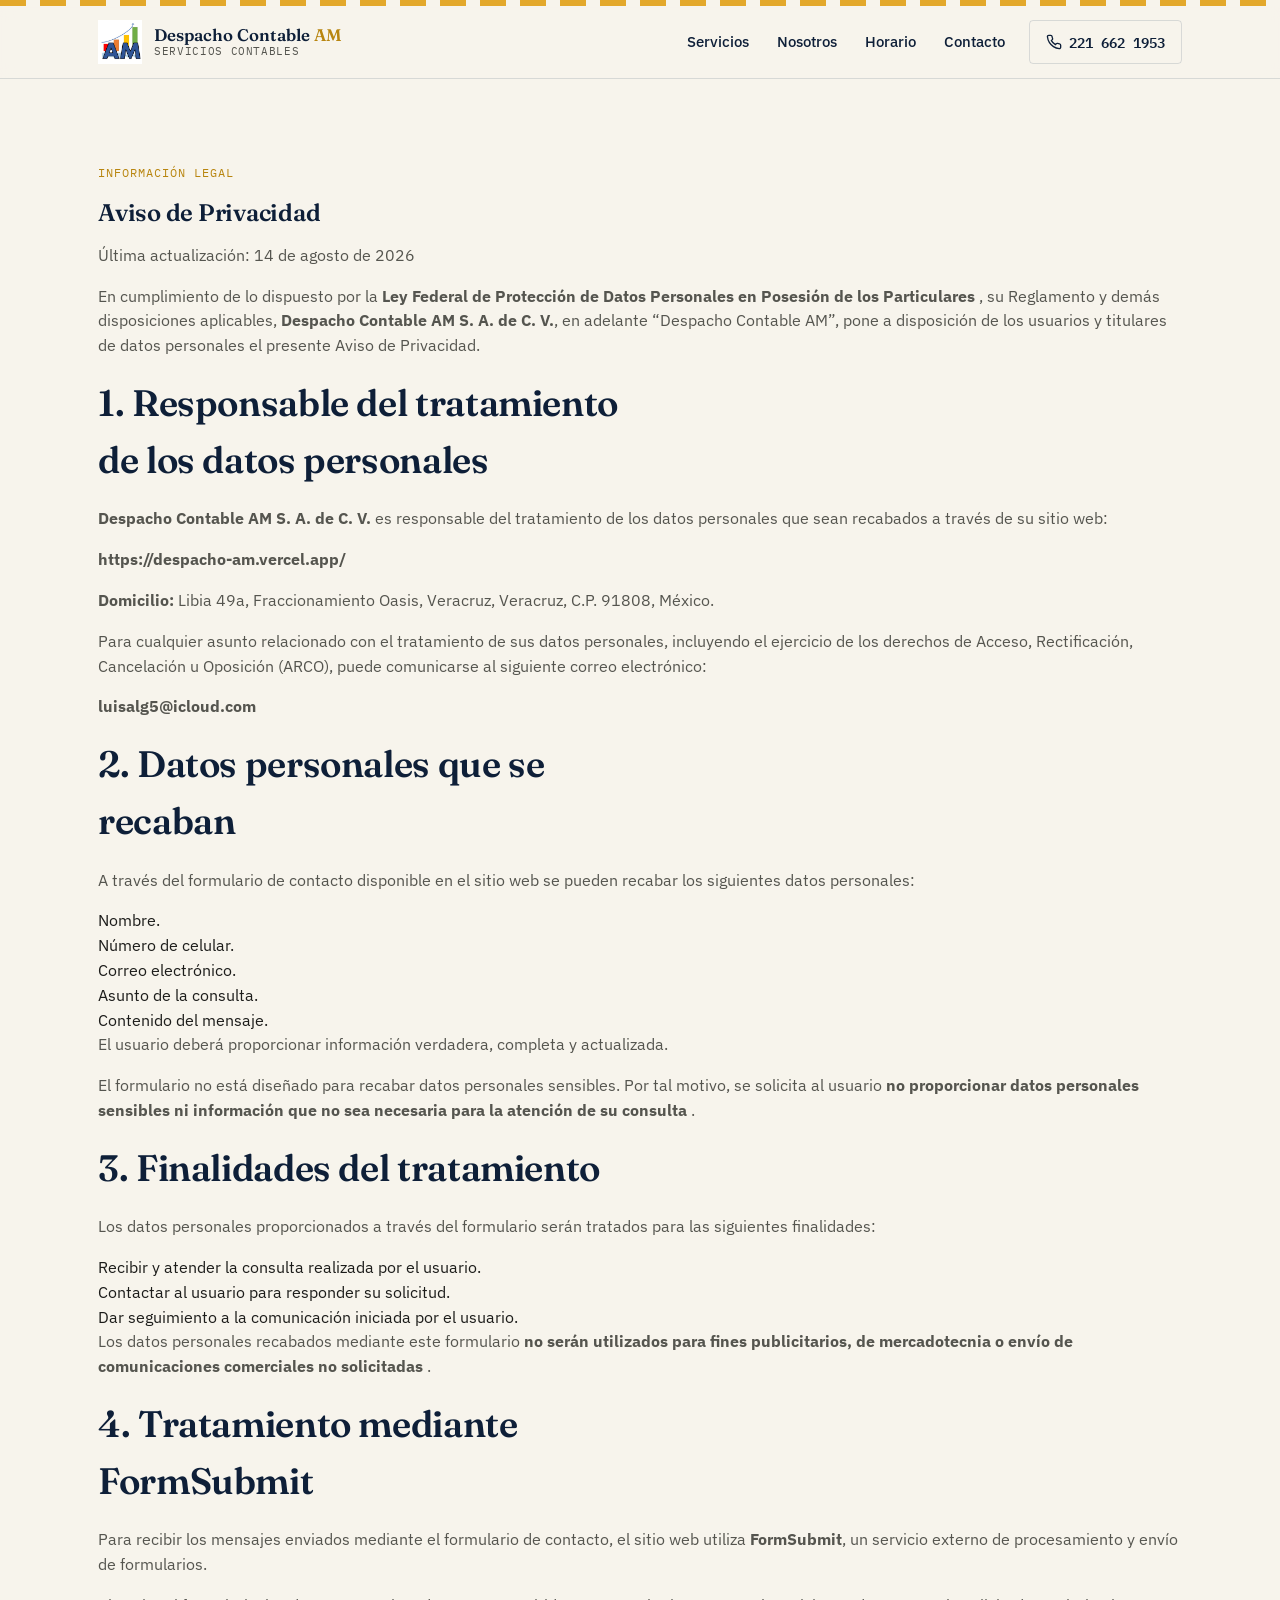
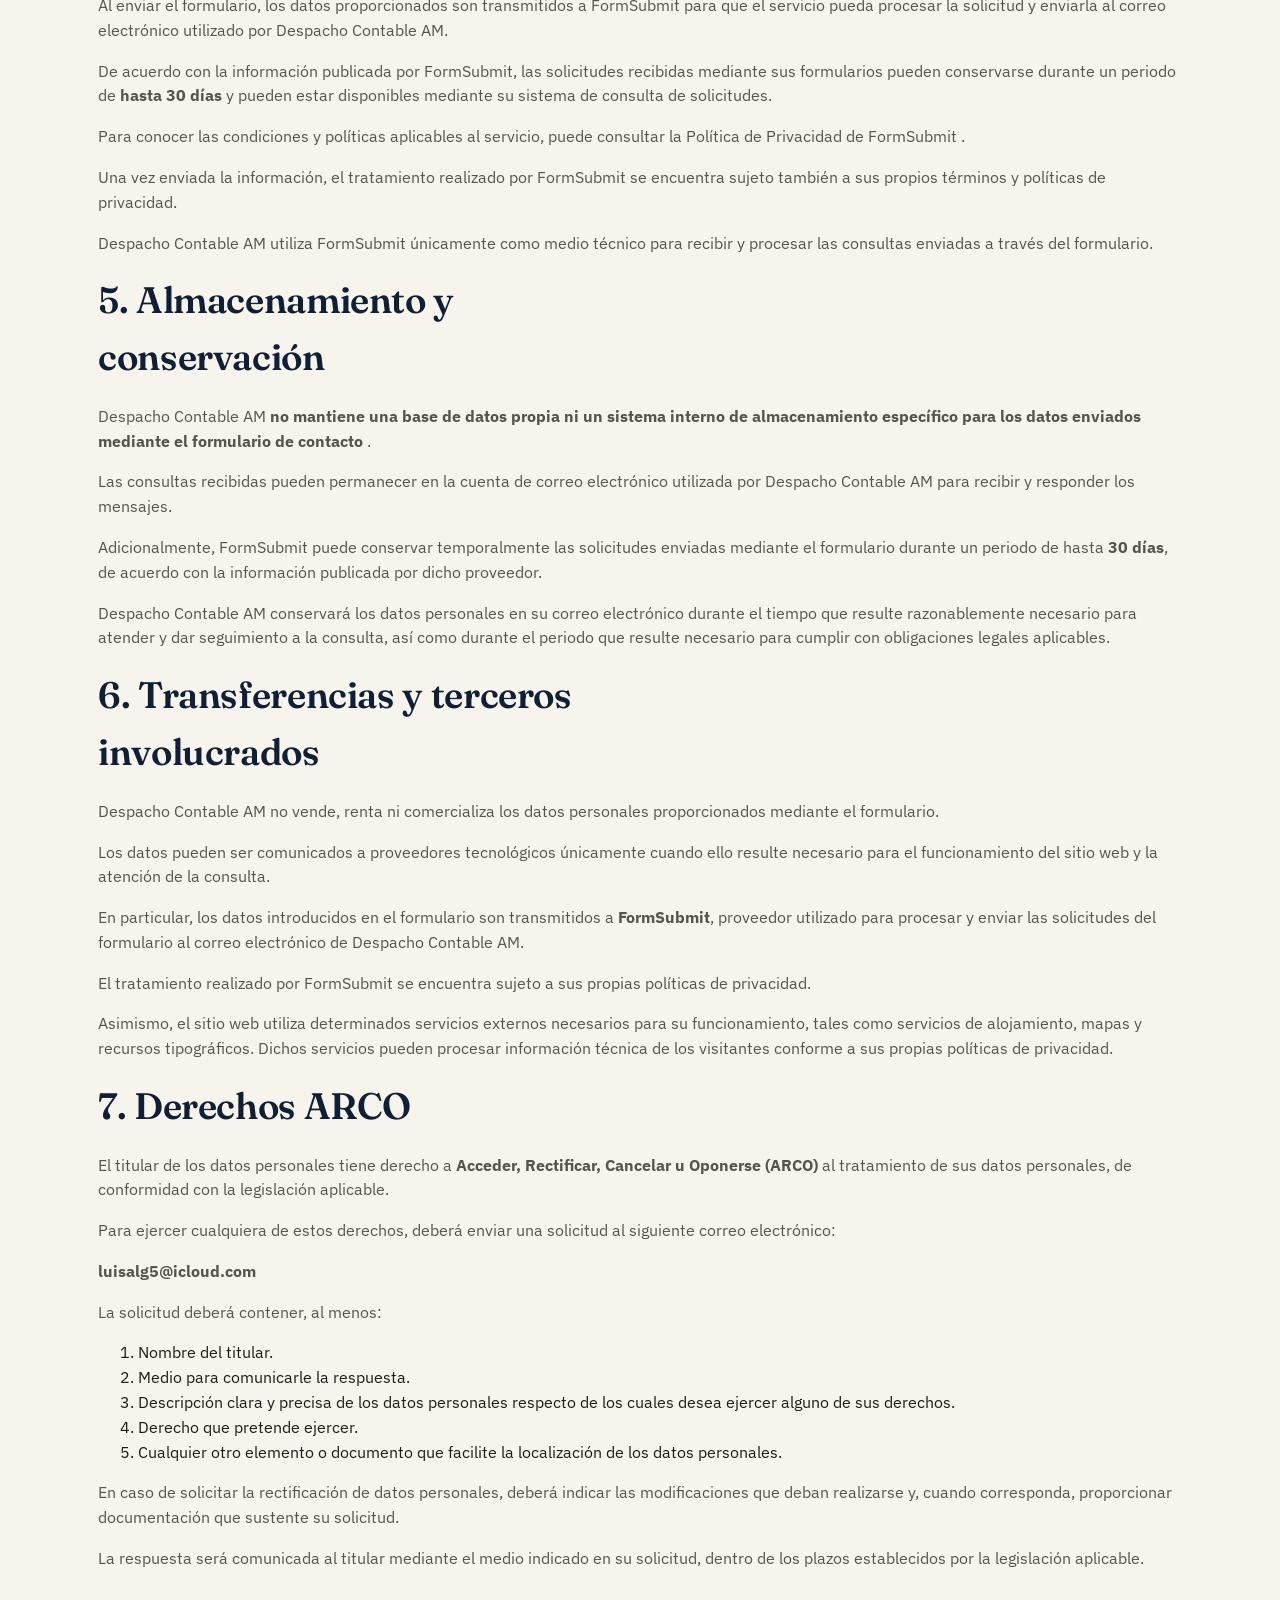
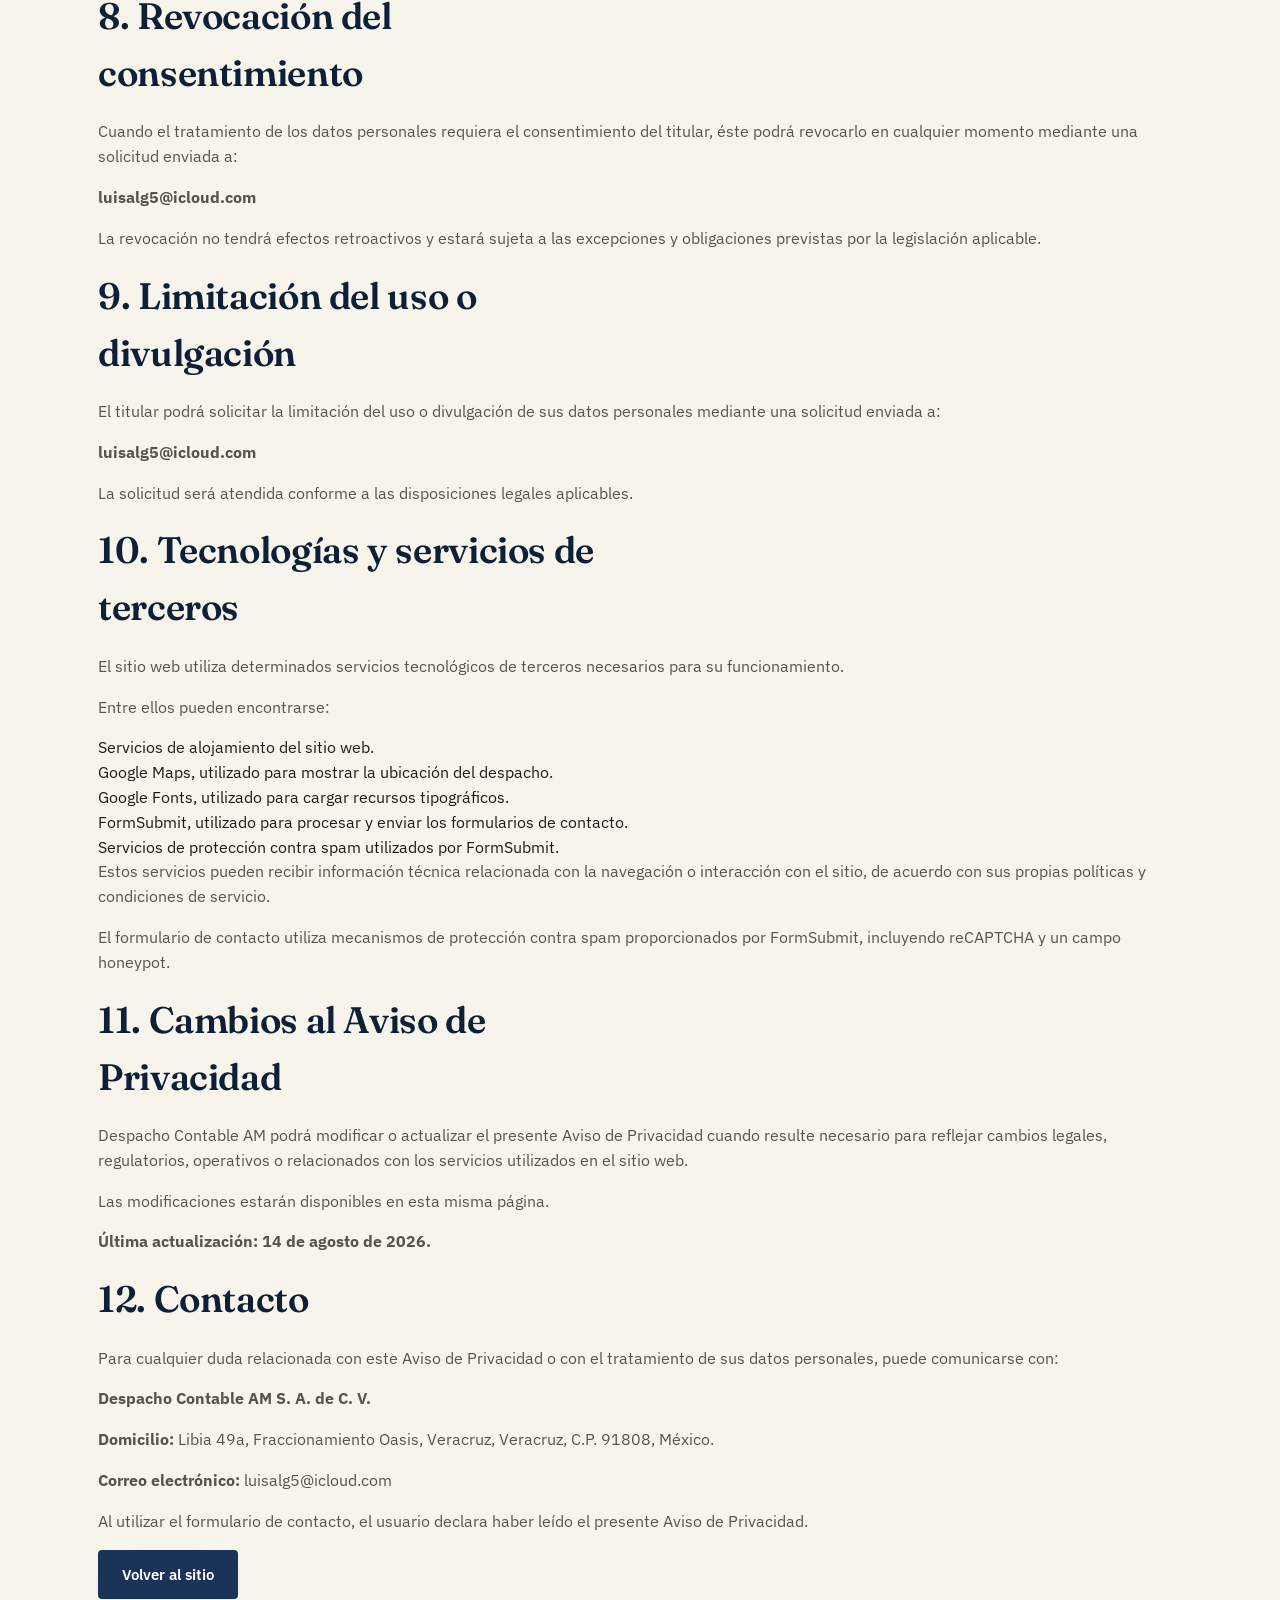
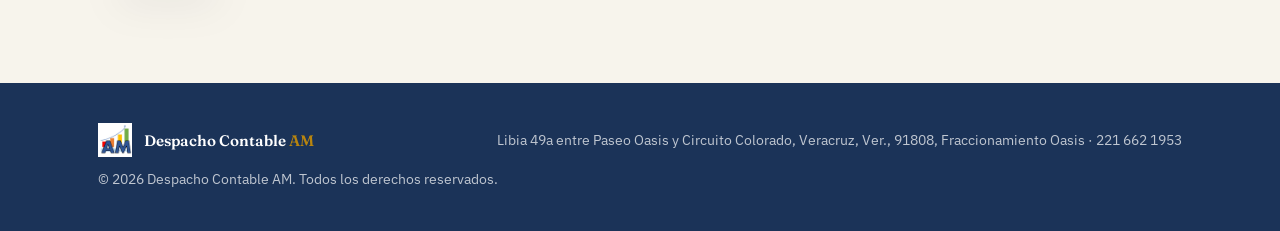
==== aviso-de-privacidad.html @ 31444840 "first commit1" ====
<!doctype html>
<html lang="es-MX">
  <head>
    <meta charset="UTF-8" />
    <meta name="viewport" content="width=device-width, initial-scale=1" />

    <meta name="robots" content="index, follow" />

    <title>Aviso de Privacidad — Despacho Contable AM</title>

    <meta
      name="description"
      content="Aviso de Privacidad de Despacho Contable AM S. A. de C. V."
    />

    <link
      rel="canonical"
      href="https://despacho-am.vercel.app/aviso-de-privacidad.html"
    />

    <link rel="icon" href="assets/logo.png" type="image/png" />

    <link rel="preconnect" href="https://fonts.googleapis.com" />
    <link rel="preconnect" href="https://fonts.gstatic.com" crossorigin />

    <link
      href="https://fonts.googleapis.com/css2?family=Fraunces:opsz,wght@9..144,400;9..144,500;9..144,600;9..144,700&family=IBM+Plex+Sans:wght@400;500;600;700&family=IBM+Plex+Mono:wght@400;500&display=swap"
      rel="stylesheet"
    />

    <link rel="stylesheet" href="styles.css" />
  </head>

  <body>
    <div class="ledger-rule" aria-hidden="true"></div>

    <header class="site-header" id="top">
      <div class="wrap header-inner">
        <a class="brand" href="index.html">
          <img
            src="assets/logo.png"
            alt="Despacho Contable AM"
            class="brand-logo"
          />

          <span class="brand-text">
            <span class="brand-name"> Despacho Contable <em>AM</em> </span>

            <span class="brand-tag">Servicios contables</span>
          </span>
        </a>

        <nav class="site-nav" id="site-nav" aria-label="Navegación principal">
          <a href="index.html#servicios">Servicios</a>
          <a href="index.html#nosotros">Nosotros</a>
          <a href="index.html#horario">Horario</a>
          <a href="index.html#contacto">Contacto</a>
        </nav>

        <a class="btn btn-call" href="tel:+522216621953">
          <svg
            width="16"
            height="16"
            viewBox="0 0 24 24"
            fill="none"
            stroke="currentColor"
            stroke-width="2"
            aria-hidden="true"
          >
            <path
              d="M22 16.92v3a2 2 0 0 1-2.18 2 19.79 19.79 0 0 1-8.63-3.07 19.5 19.5 0 0 1-6-6 19.79 19.79 0 0 1-3.07-8.67A2 2 0 0 1 4.11 2h3a2 2 0 0 1 2 1.72c.127.96.362 1.903.7 2.81a2 2 0 0 1-.45 2.11L8.09 9.91a16 16 0 0 0 6 6l1.27-1.27a2 2 0 0 1 2.11-.45c.907.338 1.85.573 2.81.7A2 2 0 0 1 22 16.92z"
            />
          </svg>

          221 662 1953
        </a>

        <button
          class="nav-toggle"
          id="nav-toggle"
          type="button"
          aria-label="Abrir menú"
          aria-expanded="false"
          aria-controls="site-nav"
        >
          <span></span>
          <span></span>
          <span></span>
        </button>
      </div>
    </header>

    <main>
      <section class="section privacy-page">
        <div class="wrap">
          <div class="privacy-header">
            <p class="eyebrow">Información legal</p>

            <h1>Aviso de Privacidad</h1>

            <p class="privacy-updated">
              Última actualización: 14 de agosto de 2026
            </p>
          </div>

          <div class="privacy-content">
            <p>
              En cumplimiento de lo dispuesto por la
              <strong>
                Ley Federal de Protección de Datos Personales en Posesión de los
                Particulares </strong
              >, su Reglamento y demás disposiciones aplicables,
              <strong>Despacho Contable AM S. A. de C. V.</strong>, en adelante
              “Despacho Contable AM”, pone a disposición de los usuarios y
              titulares de datos personales el presente Aviso de Privacidad.
            </p>

            <h2>1. Responsable del tratamiento de los datos personales</h2>

            <p>
              <strong>Despacho Contable AM S. A. de C. V.</strong> es
              responsable del tratamiento de los datos personales que sean
              recabados a través de su sitio web:
            </p>

            <p>
              <strong> https://despacho-am.vercel.app/ </strong>
            </p>

            <p>
              <strong>Domicilio:</strong> Libia 49a, Fraccionamiento Oasis,
              Veracruz, Veracruz, C.P. 91808, México.
            </p>

            <p>
              Para cualquier asunto relacionado con el tratamiento de sus datos
              personales, incluyendo el ejercicio de los derechos de Acceso,
              Rectificación, Cancelación u Oposición (ARCO), puede comunicarse
              al siguiente correo electrónico:
            </p>

            <p>
              <strong>
                <a href="mailto:luisalg5@icloud.com"> luisalg5@icloud.com </a>
              </strong>
            </p>

            <h2>2. Datos personales que se recaban</h2>

            <p>
              A través del formulario de contacto disponible en el sitio web se
              pueden recabar los siguientes datos personales:
            </p>

            <ul>
              <li>Nombre.</li>
              <li>Número de celular.</li>
              <li>Correo electrónico.</li>
              <li>Asunto de la consulta.</li>
              <li>Contenido del mensaje.</li>
            </ul>

            <p>
              El usuario deberá proporcionar información verdadera, completa y
              actualizada.
            </p>

            <p>
              El formulario no está diseñado para recabar datos personales
              sensibles. Por tal motivo, se solicita al usuario
              <strong>
                no proporcionar datos personales sensibles ni información que no
                sea necesaria para la atención de su consulta </strong
              >.
            </p>

            <h2>3. Finalidades del tratamiento</h2>

            <p>
              Los datos personales proporcionados a través del formulario serán
              tratados para las siguientes finalidades:
            </p>

            <ul>
              <li>Recibir y atender la consulta realizada por el usuario.</li>
              <li>Contactar al usuario para responder su solicitud.</li>
              <li>
                Dar seguimiento a la comunicación iniciada por el usuario.
              </li>
            </ul>

            <p>
              Los datos personales recabados mediante este formulario
              <strong>
                no serán utilizados para fines publicitarios, de mercadotecnia o
                envío de comunicaciones comerciales no solicitadas </strong
              >.
            </p>

            <h2>4. Tratamiento mediante FormSubmit</h2>

            <p>
              Para recibir los mensajes enviados mediante el formulario de
              contacto, el sitio web utiliza
              <strong>FormSubmit</strong>, un servicio externo de procesamiento
              y envío de formularios.
            </p>

            <p>
              Al enviar el formulario, los datos proporcionados son transmitidos
              a FormSubmit para que el servicio pueda procesar la solicitud y
              enviarla al correo electrónico utilizado por Despacho Contable AM.
            </p>

            <p>
              De acuerdo con la información publicada por FormSubmit, las
              solicitudes recibidas mediante sus formularios pueden conservarse
              durante un periodo de <strong>hasta 30 días</strong> y pueden
              estar disponibles mediante su sistema de consulta de solicitudes.
            </p>

            <p>
              Para conocer las condiciones y políticas aplicables al servicio,
              puede consultar la
              <a
                href="https://formsubmit.co/privacy.pdf"
                target="_blank"
                rel="noopener noreferrer"
              >
                Política de Privacidad de FormSubmit </a
              >.
            </p>

            <p>
              Una vez enviada la información, el tratamiento realizado por
              FormSubmit se encuentra sujeto también a sus propios términos y
              políticas de privacidad.
            </p>

            <p>
              Despacho Contable AM utiliza FormSubmit únicamente como medio
              técnico para recibir y procesar las consultas enviadas a través
              del formulario.
            </p>

            <h2>5. Almacenamiento y conservación</h2>

            <p>
              Despacho Contable AM
              <strong>
                no mantiene una base de datos propia ni un sistema interno de
                almacenamiento específico para los datos enviados mediante el
                formulario de contacto </strong
              >.
            </p>

            <p>
              Las consultas recibidas pueden permanecer en la cuenta de correo
              electrónico utilizada por Despacho Contable AM para recibir y
              responder los mensajes.
            </p>

            <p>
              Adicionalmente, FormSubmit puede conservar temporalmente las
              solicitudes enviadas mediante el formulario durante un periodo de
              hasta <strong>30 días</strong>, de acuerdo con la información
              publicada por dicho proveedor.
            </p>

            <p>
              Despacho Contable AM conservará los datos personales en su correo
              electrónico durante el tiempo que resulte razonablemente necesario
              para atender y dar seguimiento a la consulta, así como durante el
              periodo que resulte necesario para cumplir con obligaciones
              legales aplicables.
            </p>

            <h2>6. Transferencias y terceros involucrados</h2>

            <p>
              Despacho Contable AM no vende, renta ni comercializa los datos
              personales proporcionados mediante el formulario.
            </p>

            <p>
              Los datos pueden ser comunicados a proveedores tecnológicos
              únicamente cuando ello resulte necesario para el funcionamiento
              del sitio web y la atención de la consulta.
            </p>

            <p>
              En particular, los datos introducidos en el formulario son
              transmitidos a <strong>FormSubmit</strong>, proveedor utilizado
              para procesar y enviar las solicitudes del formulario al correo
              electrónico de Despacho Contable AM.
            </p>

            <p>
              El tratamiento realizado por FormSubmit se encuentra sujeto a sus
              propias políticas de privacidad.
            </p>

            <p>
              Asimismo, el sitio web utiliza determinados servicios externos
              necesarios para su funcionamiento, tales como servicios de
              alojamiento, mapas y recursos tipográficos. Dichos servicios
              pueden procesar información técnica de los visitantes conforme a
              sus propias políticas de privacidad.
            </p>

            <h2>7. Derechos ARCO</h2>

            <p>
              El titular de los datos personales tiene derecho a
              <strong> Acceder, Rectificar, Cancelar u Oponerse (ARCO) </strong>
              al tratamiento de sus datos personales, de conformidad con la
              legislación aplicable.
            </p>

            <p>
              Para ejercer cualquiera de estos derechos, deberá enviar una
              solicitud al siguiente correo electrónico:
            </p>

            <p>
              <strong>
                <a href="mailto:luisalg5@icloud.com"> luisalg5@icloud.com </a>
              </strong>
            </p>

            <p>La solicitud deberá contener, al menos:</p>

            <ol>
              <li>Nombre del titular.</li>
              <li>Medio para comunicarle la respuesta.</li>
              <li>
                Descripción clara y precisa de los datos personales respecto de
                los cuales desea ejercer alguno de sus derechos.
              </li>
              <li>Derecho que pretende ejercer.</li>
              <li>
                Cualquier otro elemento o documento que facilite la localización
                de los datos personales.
              </li>
            </ol>

            <p>
              En caso de solicitar la rectificación de datos personales, deberá
              indicar las modificaciones que deban realizarse y, cuando
              corresponda, proporcionar documentación que sustente su solicitud.
            </p>

            <p>
              La respuesta será comunicada al titular mediante el medio indicado
              en su solicitud, dentro de los plazos establecidos por la
              legislación aplicable.
            </p>

            <h2>8. Revocación del consentimiento</h2>

            <p>
              Cuando el tratamiento de los datos personales requiera el
              consentimiento del titular, éste podrá revocarlo en cualquier
              momento mediante una solicitud enviada a:
            </p>

            <p>
              <strong>
                <a href="mailto:luisalg5@icloud.com"> luisalg5@icloud.com </a>
              </strong>
            </p>

            <p>
              La revocación no tendrá efectos retroactivos y estará sujeta a las
              excepciones y obligaciones previstas por la legislación aplicable.
            </p>

            <h2>9. Limitación del uso o divulgación</h2>

            <p>
              El titular podrá solicitar la limitación del uso o divulgación de
              sus datos personales mediante una solicitud enviada a:
            </p>

            <p>
              <strong>
                <a href="mailto:luisalg5@icloud.com"> luisalg5@icloud.com </a>
              </strong>
            </p>

            <p>
              La solicitud será atendida conforme a las disposiciones legales
              aplicables.
            </p>

            <h2>10. Tecnologías y servicios de terceros</h2>

            <p>
              El sitio web utiliza determinados servicios tecnológicos de
              terceros necesarios para su funcionamiento.
            </p>

            <p>Entre ellos pueden encontrarse:</p>

            <ul>
              <li>Servicios de alojamiento del sitio web.</li>
              <li>
                Google Maps, utilizado para mostrar la ubicación del despacho.
              </li>
              <li>
                Google Fonts, utilizado para cargar recursos tipográficos.
              </li>
              <li>
                FormSubmit, utilizado para procesar y enviar los formularios de
                contacto.
              </li>
              <li>
                Servicios de protección contra spam utilizados por FormSubmit.
              </li>
            </ul>

            <p>
              Estos servicios pueden recibir información técnica relacionada con
              la navegación o interacción con el sitio, de acuerdo con sus
              propias políticas y condiciones de servicio.
            </p>

            <p>
              El formulario de contacto utiliza mecanismos de protección contra
              spam proporcionados por FormSubmit, incluyendo reCAPTCHA y un
              campo honeypot.
            </p>

            <h2>11. Cambios al Aviso de Privacidad</h2>

            <p>
              Despacho Contable AM podrá modificar o actualizar el presente
              Aviso de Privacidad cuando resulte necesario para reflejar cambios
              legales, regulatorios, operativos o relacionados con los servicios
              utilizados en el sitio web.
            </p>

            <p>Las modificaciones estarán disponibles en esta misma página.</p>

            <p>
              <strong> Última actualización: 14 de agosto de 2026. </strong>
            </p>

            <h2>12. Contacto</h2>

            <p>
              Para cualquier duda relacionada con este Aviso de Privacidad o con
              el tratamiento de sus datos personales, puede comunicarse con:
            </p>

            <div class="privacy-contact">
              <p>
                <strong>Despacho Contable AM S. A. de C. V.</strong>
              </p>

              <p>
                <strong>Domicilio:</strong> Libia 49a, Fraccionamiento Oasis,
                Veracruz, Veracruz, C.P. 91808, México.
              </p>

              <p>
                <strong>Correo electrónico:</strong>
                <a href="mailto:luisalg5@icloud.com"> luisalg5@icloud.com </a>
              </p>
            </div>

            <p class="privacy-final">
              Al utilizar el formulario de contacto, el usuario declara haber
              leído el presente Aviso de Privacidad.
            </p>

            <div class="privacy-back">
              <a href="index.html" class="btn btn-primary"> Volver al sitio </a>
            </div>
          </div>
        </div>
      </section>
    </main>

    <footer class="site-footer">
      <div class="wrap footer-inner">
        <div class="brand footer-brand">
          <img
            src="assets/logo.png"
            alt="Despacho Contable AM"
            class="brand-logo brand-logo-sm"
          />

          <span class="brand-name"> Despacho Contable <em>AM</em> </span>
        </div>

        <p>
          <a
            href="https://maps.app.goo.gl/DfeY7uZKvS2wfUbW8"
            target="_blank"
            rel="noopener noreferrer"
          >
            Libia 49a entre Paseo Oasis y Circuito Colorado, Veracruz, Ver.,
            91808, Fraccionamiento Oasis
          </a>
          · 221 662 1953
        </p>

        <p class="footer-fine">
          © <span id="year"></span> Despacho Contable AM. Todos los derechos
          reservados.
        </p>
      </div>
    </footer>

    <script src="script.js"></script>
  </body>
</html>
---- styles.css ----
/* ============================================================
   Despacho Contable AM — design tokens
   ============================================================ */
:root {
  --navy: #1b3358;
  --navy-dark: #0e1f38;
  --navy-soft: #2c4a78;
  --gold: #e3a82b;
  --gold-dark: #b8850f;
  --green: #4b8b3b;
  --cream: #f7f4ec;
  --cream-2: #efeadc;
  --ink: #1c1c1a;
  --ink-soft: #55554f;
  --white: #ffffff;
  --line: rgba(27, 51, 88, 0.14);

  --font-display: 'Fraunces', 'Iowan Old Style', serif;
  --font-body: 'IBM Plex Sans', 'Segoe UI', sans-serif;
  --font-mono: 'IBM Plex Mono', 'SFMono-Regular', monospace;

  --wrap: 1140px;
  --radius: 4px;
  --shadow: 0 18px 40px -22px rgba(14, 31, 56, 0.35);
}

@media (prefers-reduced-motion: reduce) {
  * {
    animation-duration: 0.001ms !important;
    animation-iteration-count: 1 !important;
    transition-duration: 0.001ms !important;
    scroll-behavior: auto !important;
  }
}

*,
*::before,
*::after {
  box-sizing: border-box;
}
html {
  scroll-behavior: smooth;
}
body {
  margin: 0;
  background: var(--cream);
  color: var(--ink);
  font-family: var(--font-body);
  font-size: 16px;
  line-height: 1.55;
  -webkit-font-smoothing: antialiased;
}
img {
  max-width: 100%;
  display: block;
}
a {
  color: inherit;
  text-decoration: none;
}
h1,
h2,
h3 {
  font-family: var(--font-display);
  color: var(--navy-dark);
  margin: 0 0 0.5em;
  font-weight: 600;
  letter-spacing: -0.01em;
}
p {
  margin: 0 0 1em;
  color: var(--ink-soft);
}
ul {
  margin: 0;
  padding: 0;
  list-style: none;
}

.wrap {
  width: 100%;
  max-width: var(--wrap);
  margin: 0 auto;
  padding: 0 28px;
}

/* thin ledger rule across the very top, a nod to a ruled account book */
.ledger-rule {
  height: 6px;
  background: repeating-linear-gradient(
    90deg,
    var(--gold) 0 26px,
    transparent 26px 40px
  );
}

/* ---------- eyebrow / labels ---------- */
.eyebrow {
  font-family: var(--font-mono);
  font-size: 0.78rem;
  letter-spacing: 0.08em;
  text-transform: uppercase;
  color: var(--gold-dark);
  margin: 0 0 0.9em;
}

/* ============================================================
   Buttons
   ============================================================ */
.btn {
  display: inline-flex;
  align-items: center;
  gap: 0.5em;
  padding: 0.8em 1.5em;
  border-radius: var(--radius);
  font-weight: 600;
  font-size: 0.95rem;
  border: 1.5px solid transparent;
  transition:
    transform 0.15s ease,
    box-shadow 0.15s ease,
    background-color 0.15s ease,
    color 0.15s ease;
  white-space: nowrap;
}
.btn:focus-visible {
  outline: 3px solid var(--gold);
  outline-offset: 2px;
}
.btn-primary {
  background: var(--navy);
  color: var(--white);
  box-shadow: var(--shadow);
}
.btn-primary:hover {
  background: var(--navy-dark);
  transform: translateY(-1px);
}
.btn-ghost {
  border-color: var(--navy);
  color: var(--navy);
}
.btn-ghost:hover {
  background: var(--navy);
  color: var(--white);
}
.btn-call {
  border-color: var(--line);
  color: var(--navy-dark);
  font-family: var(--font-mono);
  font-size: 0.9rem;
  padding: 0.65em 1.1em;
}
.btn-call:hover {
  border-color: var(--navy);
}

/* ============================================================
   Header
   ============================================================ */
.site-header {
  position: sticky;
  top: 0;
  z-index: 50;
  background: rgba(247, 244, 236, 0.92);
  backdrop-filter: blur(8px);
  border-bottom: 1px solid var(--line);
}
.header-inner {
  display: flex;
  align-items: center;
  gap: 24px;
  padding-top: 14px;
  padding-bottom: 14px;
}
.brand {
  display: flex;
  align-items: center;
  gap: 12px;
  margin-right: auto;
}
.brand-logo {
  width: 44px;
  height: 44px;
  object-fit: contain;
}
.brand-logo-sm {
  width: 34px;
  height: 34px;
}
.brand-text {
  display: flex;
  flex-direction: column;
  line-height: 1.15;
}
.brand-name {
  font-family: var(--font-display);
  font-weight: 600;
  font-size: 1.05rem;
  color: var(--navy-dark);
}
.brand-name em {
  font-style: normal;
  color: var(--gold-dark);
}
.brand-tag {
  font-family: var(--font-mono);
  font-size: 0.68rem;
  letter-spacing: 0.06em;
  text-transform: uppercase;
  color: var(--ink-soft);
}

.site-nav {
  display: flex;
  gap: 28px;
}
.site-nav a {
  font-weight: 500;
  font-size: 0.95rem;
  color: var(--navy-dark);
  position: relative;
  padding: 4px 0;
}
.site-nav a::after {
  content: '';
  position: absolute;
  left: 0;
  right: 0;
  bottom: -2px;
  height: 2px;
  background: var(--gold);
  transform: scaleX(0);
  transform-origin: left;
  transition: transform 0.2s ease;
}
.site-nav a:hover::after {
  transform: scaleX(1);
}

.nav-toggle {
  display: none;
  flex-direction: column;
  justify-content: center;
  gap: 5px;
  width: 40px;
  height: 40px;
  background: none;
  border: 1px solid var(--line);
  border-radius: var(--radius);
  cursor: pointer;
}
.nav-toggle span {
  display: block;
  height: 2px;
  background: var(--navy-dark);
  margin: 0 8px;
}

/* ============================================================
   Hero
   ============================================================ */
.hero {
  position: relative;
  overflow: hidden;
  padding: 76px 0 60px;
  background:
    radial-gradient(
      1100px 480px at 78% -10%,
      rgba(227, 168, 43, 0.14),
      transparent 60%
    ),
    var(--cream);
}
.hero-inner {
  display: grid;
  grid-template-columns: 1.05fr 1fr;
  align-items: center;
  gap: 48px;
}
.hero-copy h1 {
  font-size: clamp(2.3rem, 4.2vw, 3.4rem);
  line-height: 1.06;
  margin-bottom: 0.4em;
}
.hero-copy h1 em {
  font-style: normal;
  color: var(--gold-dark);
}
.hero-lead {
  font-size: 1.08rem;
  max-width: 46ch;
}
.hero-actions {
  display: flex;
  gap: 14px;
  flex-wrap: wrap;
  margin: 22px 0 20px;
}

.hero-status {
  display: inline-flex;
  align-items: center;
  gap: 9px;
  font-family: var(--font-mono);
  font-size: 0.82rem;
  color: var(--ink-soft);
  background: var(--white);
  border: 1px solid var(--line);
  padding: 8px 14px;
  border-radius: 999px;
}
.status-dot {
  width: 8px;
  height: 8px;
  border-radius: 50%;
  background: var(--ink-soft);
  box-shadow: 0 0 0 3px rgba(0, 0, 0, 0.05);
}
.status-dot.open {
  background: var(--green);
  box-shadow: 0 0 0 3px rgba(75, 139, 59, 0.18);
}
.status-dot.closed {
  background: #b8412f;
  box-shadow: 0 0 0 3px rgba(184, 65, 47, 0.15);
}

.hero-chart {
  position: relative;
}
.chart-svg {
  width: 100%;
  height: auto;
  overflow: visible;
}
.grid-lines line {
  stroke: var(--line);
  stroke-width: 1;
}
.bar {
  fill: var(--navy);
  opacity: 0;
  transform-box: fill-box;
  transform-origin: bottom;
  animation: rise 0.7s cubic-bezier(0.2, 0.7, 0.3, 1) forwards;
}
.bar-1 {
  fill: #b8412f;
  animation-delay: 0.05s;
}
.bar-2 {
  fill: var(--gold);
  animation-delay: 0.18s;
}
.bar-3 {
  fill: var(--navy-soft);
  animation-delay: 0.31s;
}
.bar-4 {
  fill: var(--green);
  animation-delay: 0.44s;
}
.bar-5 {
  fill: var(--navy);
  animation-delay: 0.57s;
}
@keyframes rise {
  from {
    opacity: 0;
    transform: scaleY(0);
  }
  to {
    opacity: 1;
    transform: scaleY(1);
  }
}
.ascend-line {
  fill: none;
  stroke: var(--navy-dark);
  stroke-width: 3.5;
  stroke-linecap: round;
  stroke-dasharray: 620;
  stroke-dashoffset: 620;
  animation: draw 1.1s 0.5s cubic-bezier(0.3, 0.6, 0.2, 1) forwards;
}
.ascend-arrow {
  fill: var(--navy-dark);
  opacity: 0;
  animation: fadeIn 0.3s 1.5s forwards;
}
@keyframes draw {
  to {
    stroke-dashoffset: 0;
  }
}
@keyframes fadeIn {
  to {
    opacity: 1;
  }
}
.chart-caption {
  font-family: var(--font-mono);
  font-size: 0.8rem;
  color: var(--ink-soft);
  text-align: center;
  margin-top: -6px;
}

/* ============================================================
   Section shell
   ============================================================ */
.section {
  padding: 84px 0;
}
.section h2 {
  font-size: clamp(1.7rem, 3vw, 2.3rem);
  max-width: 22ch;
}

.services {
  background: var(--white);
  border-top: 1px solid var(--line);
  border-bottom: 1px solid var(--line);
}
.service-grid {
  display: grid;
  grid-template-columns: repeat(3, 1fr);
  gap: 1px;
  background: var(--line);
  border: 1px solid var(--line);
  margin-top: 40px;
}
.service-card {
  background: var(--white);
  padding: 32px 28px;
  transition: background-color 0.18s ease;
}
.service-card:hover {
  background: var(--cream);
}
.service-mark {
  display: inline-block;
  font-family: var(--font-mono);
  font-size: 0.74rem;
  letter-spacing: 0.04em;
  color: var(--gold-dark);
  border: 1px solid var(--gold);
  border-radius: 999px;
  padding: 3px 10px;
  margin-bottom: 16px;
}
.service-card h3 {
  font-size: 1.15rem;
  margin-bottom: 0.35em;
}
.service-card p {
  font-size: 0.95rem;
  margin: 0;
}

/* ---------- about ---------- */
.about-inner {
  display: grid;
  grid-template-columns: 1.2fr 0.8fr;
  gap: 56px;
  align-items: center;
}
.about-points {
  margin-top: 18px;
  display: flex;
  flex-direction: column;
  gap: 12px;
}
.about-points li {
  position: relative;
  padding-left: 26px;
  color: var(--ink);
  font-weight: 500;
}
.about-points li::before {
  content: '';
  position: absolute;
  left: 0;
  top: 0.45em;
  width: 12px;
  height: 12px;
  border: 2px solid var(--green);
  border-radius: 2px;
}
.about-figure {
  display: flex;
  justify-content: center;
}
.figure-svg {
  width: 260px;
  height: 260px;
}
.figure-ring {
  fill: none;
  stroke: var(--line);
  stroke-width: 10;
}
.figure-tick {
  fill: none;
  stroke: var(--green);
  stroke-width: 10;
  stroke-linecap: round;
  stroke-linejoin: round;
  stroke-dasharray: 140;
  stroke-dashoffset: 140;
  animation: draw 1s 0.2s cubic-bezier(0.3, 0.6, 0.2, 1) forwards;
}

/* ---------- schedule ---------- */
.schedule {
  background: var(--navy-dark);
  color: var(--white);
}
.schedule h2 {
  color: var(--white);
}
.schedule-lead {
  color: rgba(255, 255, 255, 0.72);
  max-width: 42ch;
}
.schedule-inner {
  display: grid;
  grid-template-columns: 1fr 1fr;
  gap: 56px;
  align-items: center;
}
.schedule-status {
  background: rgba(255, 255, 255, 0.06);
  border-color: rgba(255, 255, 255, 0.16);
  color: rgba(255, 255, 255, 0.85);
}
.schedule-table {
  width: 100%;
  border-collapse: collapse;
  font-family: var(--font-mono);
  font-size: 0.92rem;
  background: rgba(255, 255, 255, 0.03);
  border: 1px solid rgba(255, 255, 255, 0.14);
}
.schedule-table th,
.schedule-table td {
  text-align: left;
  padding: 13px 18px;
  border-bottom: 1px solid rgba(255, 255, 255, 0.1);
  font-weight: 400;
  color: rgba(255, 255, 255, 0.85);
}
.schedule-table th {
  color: rgba(255, 255, 255, 0.55);
  font-weight: 500;
  width: 40%;
}
.schedule-table tr:last-child th,
.schedule-table tr:last-child td {
  border-bottom: none;
}
.schedule-table td.closed {
  color: rgba(255, 255, 255, 0.4);
}
.schedule-table tr.is-today {
  background: rgba(227, 168, 43, 0.1);
}
.schedule-table tr.is-today th {
  color: var(--gold);
}

/* ---------- contact ---------- */
.contact-inner {
  display: grid;
  grid-template-columns: 1fr 1fr;
  gap: 56px;
  align-items: start;
}
.contact-list {
  display: flex;
  flex-direction: column;
  gap: 4px;
  margin: 22px 0 26px;
}
.contact-item {
  display: flex;
  align-items: center;
  gap: 14px;
  padding: 14px 4px;
  border-bottom: 1px solid var(--line);
  color: var(--navy-dark);
  font-weight: 500;
  transition:
    color 0.15s ease,
    padding-left 0.15s ease;
}
.contact-item svg {
  flex-shrink: 0;
  color: var(--gold-dark);
}
.contact-item:hover {
  color: var(--gold-dark);
  padding-left: 8px;
}
.contact-map {
  border: 1px solid var(--line);
  border-radius: var(--radius);
  overflow: hidden;
  box-shadow: var(--shadow);
  aspect-ratio: 6/5;
  margin-top: 2rem;
}

.contact-map iframe {
  width: 100%;
  height: 100%;
  border: 0;
}

/* ---------- contact form ---------- */
.contact-form {
  background: var(--white);
  border: 1px solid var(--line);
  border-radius: var(--radius);
  padding: 32px;
  box-shadow: var(--shadow);
}

.contact-form form {
  display: flex;
  flex-direction: column;
  gap: 18px;
}

.form-field {
  display: flex;
  flex-direction: column;
  gap: 6px;
}

.form-field label {
  font-family: var(--font-mono);
  font-size: 0.78rem;
  letter-spacing: 0.04em;
  color: var(--navy-dark);
  font-weight: 500;
}

.form-field input,
.form-field textarea {
  width: 100%;
  padding: 12px 14px;
  border: 1px solid var(--line);
  border-radius: var(--radius);
  background: var(--cream);
  color: var(--ink);
  font-family: var(--font-body);
  font-size: 0.95rem;
  line-height: 1.5;
  transition:
    border-color 0.15s ease,
    box-shadow 0.15s ease,
    background-color 0.15s ease;
}

.form-field textarea {
  min-height: 140px;
  resize: vertical;
}

.form-field input::placeholder,
.form-field textarea::placeholder {
  color: var(--ink-soft);
  opacity: 0.7;
}

.form-field input:focus,
.form-field textarea:focus {
  outline: none;
  border-color: var(--gold-dark);
  background: var(--white);
  box-shadow: 0 0 0 3px rgba(227, 168, 43, 0.15);
}

.form-field input:focus-visible,
.form-field textarea:focus-visible {
  outline: 2px solid var(--gold);
  outline-offset: 1px;
}

/* ---------- privacy checkbox ---------- */
.form-privacy {
  margin-top: 2px;
}

.form-privacy label {
  display: flex;
  align-items: flex-start;
  gap: 10px;
  color: var(--ink-soft);
  font-size: 0.82rem;
  line-height: 1.45;
  cursor: pointer;
}

.form-privacy input[type='checkbox'] {
  flex: 0 0 auto;
  width: 16px;
  height: 16px;
  margin: 2px 0 0;
  accent-color: var(--navy);
  cursor: pointer;
}

.form-privacy a {
  color: var(--navy);
  text-decoration: underline;
  text-underline-offset: 2px;
}

.form-privacy a:hover {
  color: var(--gold-dark);
}

/* ---------- form button ---------- */
.contact-form .btn {
  align-self: flex-start;
  cursor: pointer;
}

.contact-form .btn:disabled {
  opacity: 0.6;
  cursor: not-allowed;
}

/* ---------- mobile ---------- */
@media (max-width: 480px) {
  .contact-form {
    padding: 24px 18px;
  }

  .contact-form form {
    gap: 16px;
  }

  .contact-form .btn {
    width: 100%;
    justify-content: center;
  }
}

.contact-form h3 {
  font-size: 2rem;
  margin-bottom: 24px;
}

.contact-form .eyebrow {
  margin-bottom: 0.5em;
  font-size: large;
}

/* ============================================================
   Footer
   ============================================================ */
.site-footer {
  background: var(--navy);
  color: rgba(255, 255, 255, 0.72);
  padding: 40px 0;
}
.footer-inner {
  display: flex;
  flex-wrap: wrap;
  align-items: center;
  gap: 12px 24px;
  justify-content: space-between;
}
.footer-brand .brand-name {
  color: var(--white);
  font-size: 0.95rem;
}
.footer-fine {
  width: 100%;
  font-size: 0.8rem;
  margin: 0;
  color: rgba(255, 255, 255, 0.45);
}
.site-footer p {
  margin: 0;
  color: inherit;
  font-size: 0.88rem;
}

/* ============================================================
   Responsive
   ============================================================ */
@media (max-width: 900px) {
  .hero-inner,
  .about-inner,
  .schedule-inner,
  .contact-inner {
    grid-template-columns: 1fr;
  }
  .about-figure {
    order: -1;
  }
  .service-grid {
    grid-template-columns: repeat(2, 1fr);
  }
}

@media (max-width: 720px) {
  .site-nav {
    position: absolute;
    top: 100%;
    left: 0;
    right: 0;
    background: var(--cream);
    border-bottom: 1px solid var(--line);
    flex-direction: column;
    gap: 0;
    padding: 8px 28px 18px;
    display: none;
  }
  .site-nav.is-open {
    display: flex;
  }
  .site-nav a {
    padding: 12px 0;
    border-bottom: 1px solid var(--line);
  }
  .nav-toggle {
    display: flex;
  }
  .btn-call {
    display: none;
  }
  .service-grid {
    grid-template-columns: 1fr;
  }
  .section {
    padding: 60px 0;
  }
  .hero {
    padding: 48px 0 40px;
  }
}

@media (max-width: 480px) {
  .wrap {
    padding: 0 18px;
  }
  .hero-actions {
    flex-direction: column;
    align-items: stretch;
  }
  .btn {
    justify-content: center;
  }
}

/* =========================================================
   PÁGINA DE AGRADECIMIENTO
   ========================================================= */

.thank-you-page {
  min-height: calc(100vh - 180px);
  display: flex;
  align-items: center;
  padding-top: 80px;
  padding-bottom: 100px;
}

.thank-you-content {
  max-width: 720px;
  margin: 0 auto;
  text-align: center;
}

.thank-you-icon {
  width: 86px;
  height: 86px;
  margin: 0 auto 32px;
}

.thank-you-icon svg {
  display: block;
  width: 100%;
  height: 100%;
}

.thank-you-icon circle {
  stroke: currentColor;
  stroke-width: 2;
}

.thank-you-icon path {
  stroke: currentColor;
  stroke-width: 4;
  stroke-linecap: round;
  stroke-linejoin: round;
}

.thank-you-content h1 {
  max-width: 650px;
  margin: 12px auto 24px;
  font-family: 'Fraunces', serif;
  font-size: clamp(2.8rem, 7vw, 5rem);
  font-weight: 500;
  line-height: 1.05;
  letter-spacing: -0.03em;
}

.thank-you-content h1 em {
  font-style: italic;
}

.thank-you-lead {
  max-width: 600px;
  margin: 0 auto 18px;
  font-family: 'IBM Plex Sans', sans-serif;
  font-size: 1.1rem;
  line-height: 1.75;
}

.thank-you-note {
  max-width: 540px;
  margin: 0 auto;
  font-family: 'IBM Plex Sans', sans-serif;
  font-size: 0.95rem;
  line-height: 1.7;
  opacity: 0.7;
}

.thank-you-actions {
  display: flex;
  justify-content: center;
  gap: 14px;
  margin-top: 40px;
}

.thank-you-actions .btn {
  min-width: 150px;
}

/* ---------- responsive ---------- */

@media (max-width: 768px) {
  .thank-you-page {
    min-height: calc(100vh - 140px);
    padding-top: 60px;
    padding-bottom: 80px;
  }

  .thank-you-icon {
    width: 72px;
    height: 72px;
    margin-bottom: 26px;
  }

  .thank-you-content h1 {
    font-size: clamp(2.6rem, 11vw, 4rem);
  }

  .thank-you-lead {
    font-size: 1rem;
  }
}

@media (max-width: 480px) {
  .thank-you-page {
    padding-top: 48px;
    padding-bottom: 64px;
  }

  .thank-you-actions {
    flex-direction: column;
    gap: 10px;
  }

  .thank-you-actions .btn {
    width: 100%;
  }
}
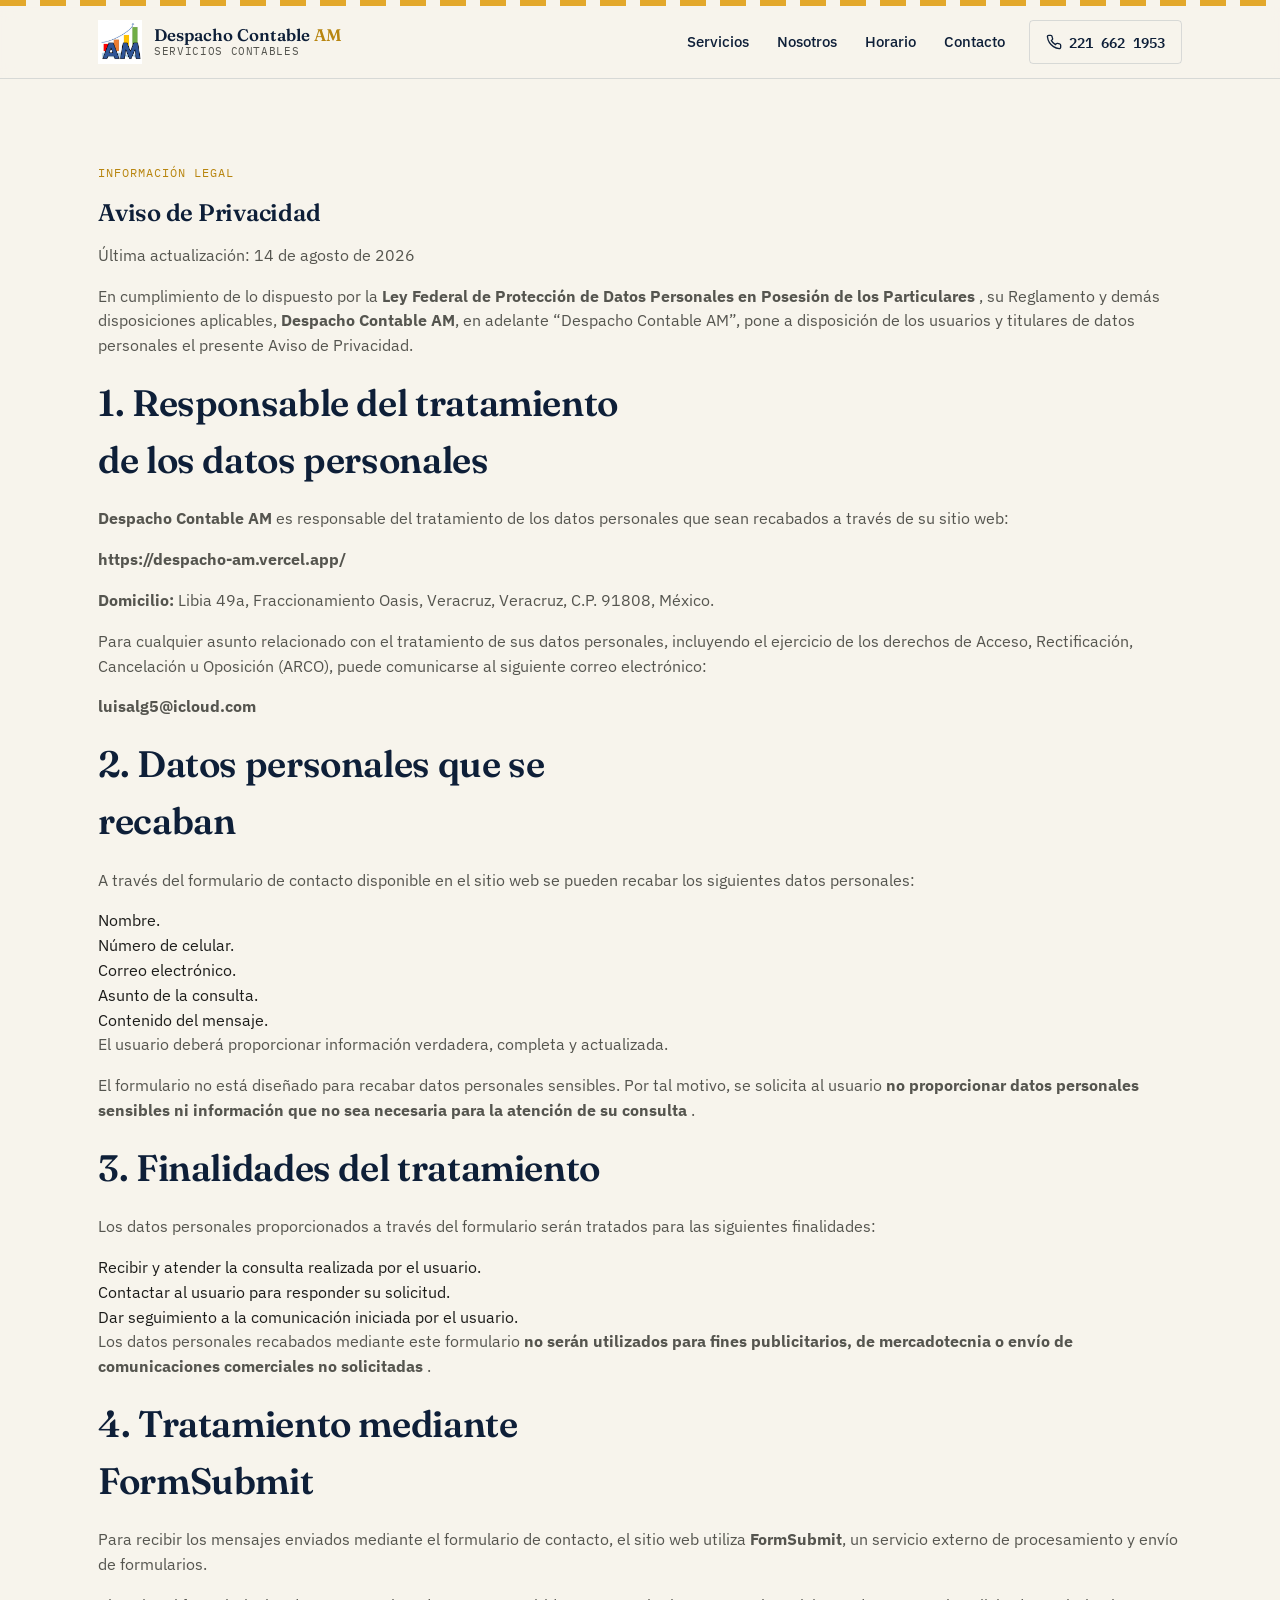
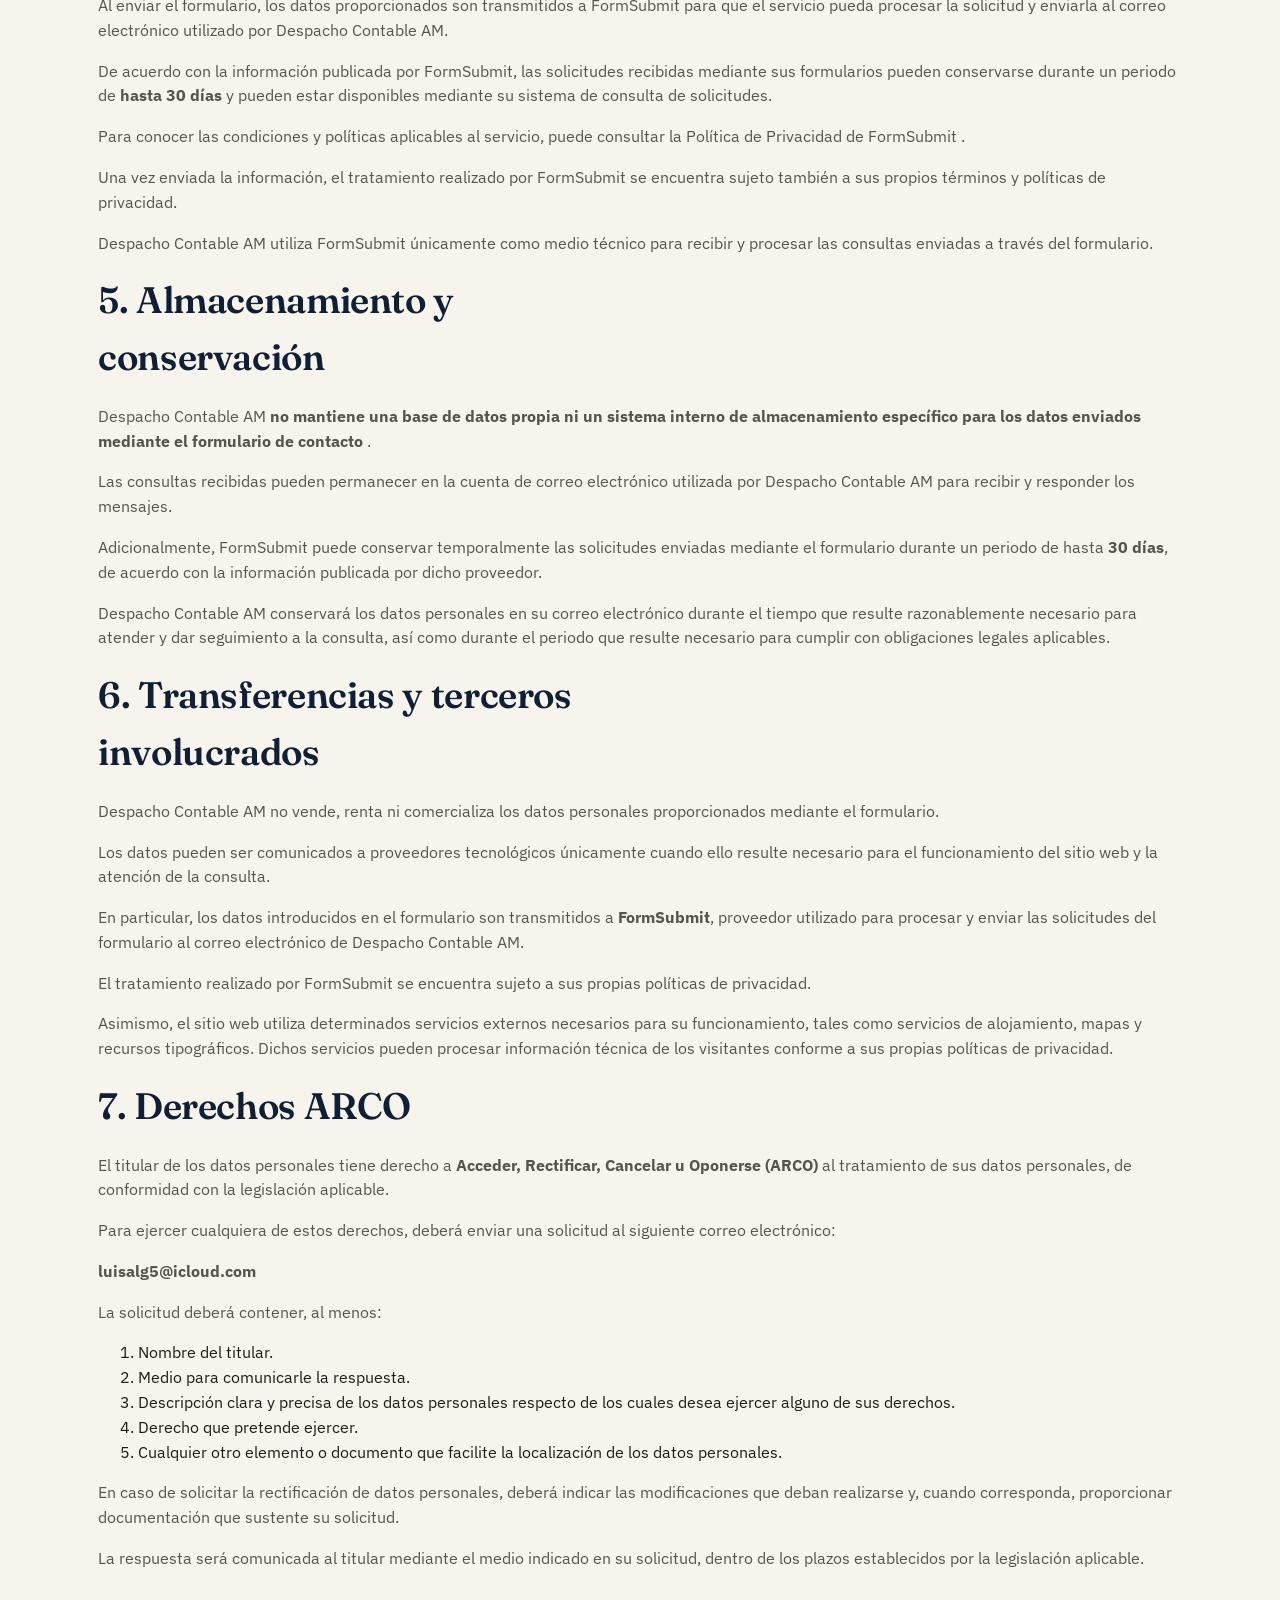
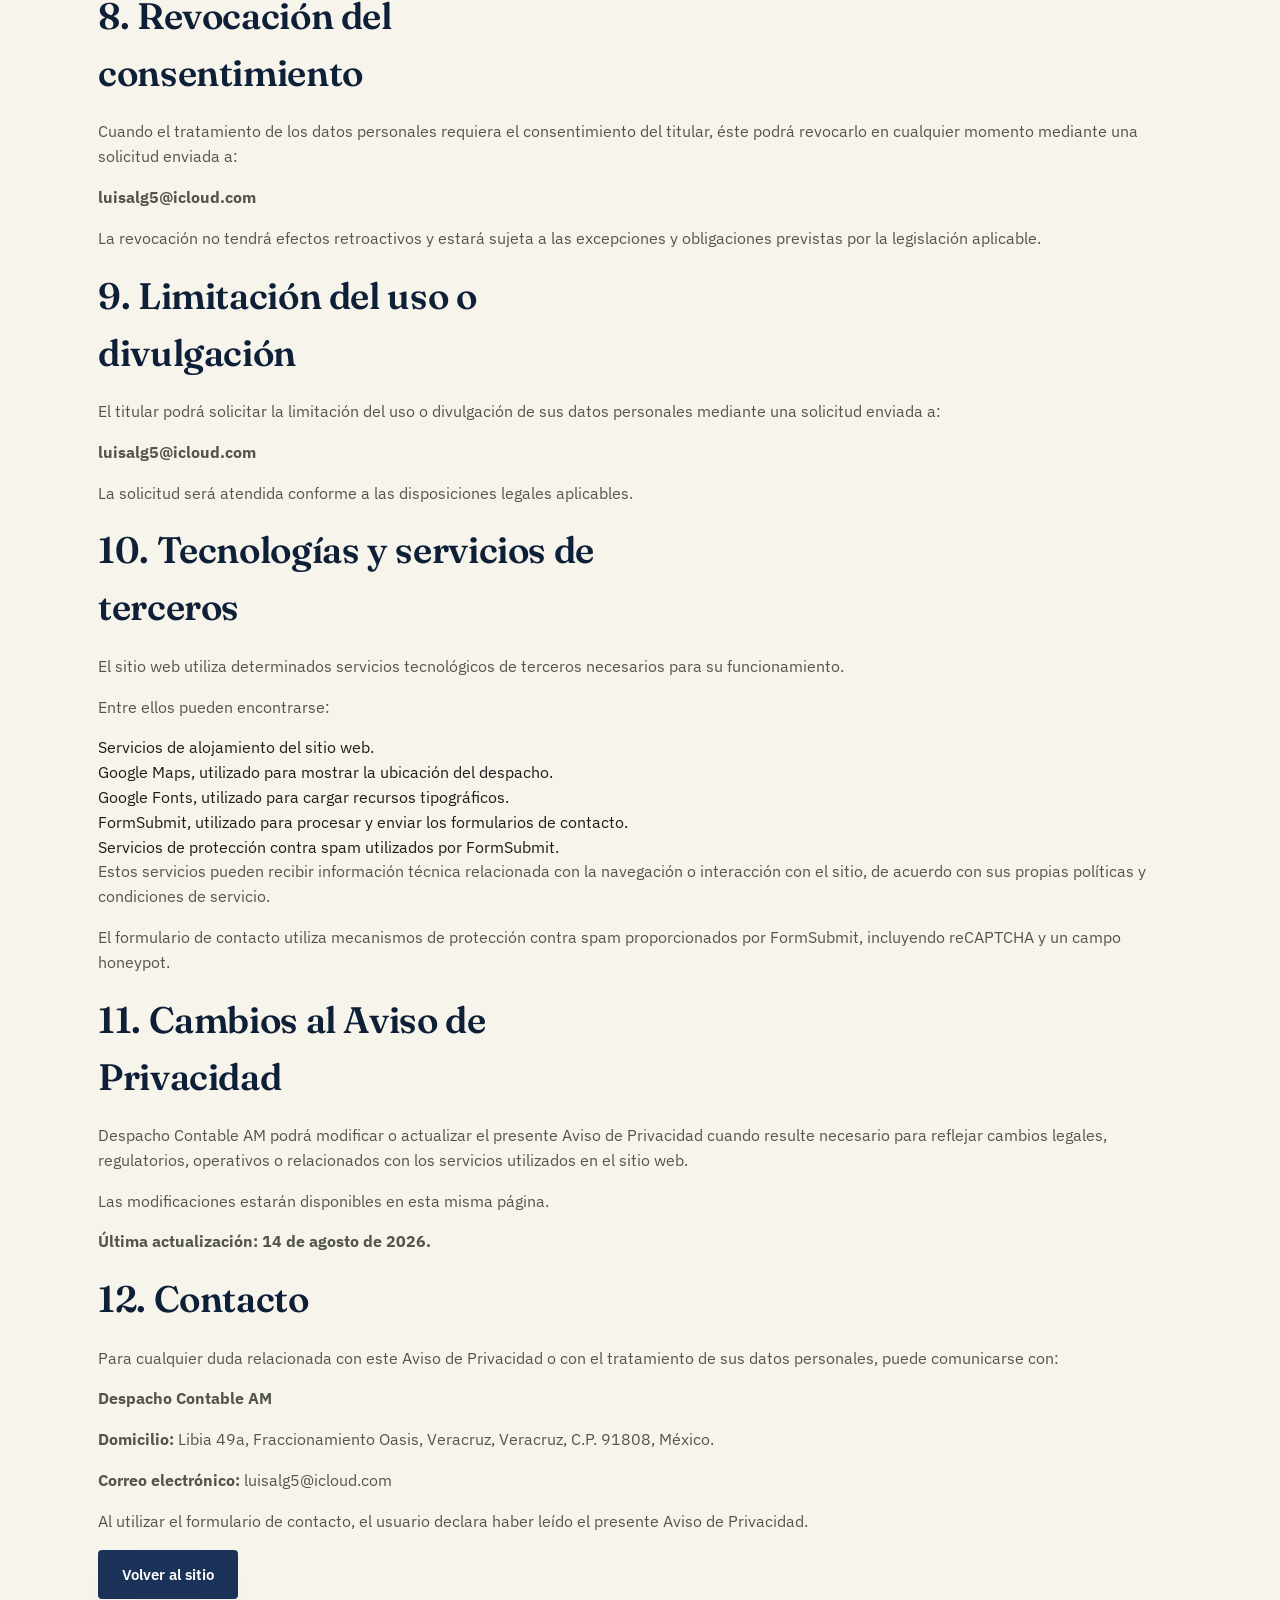
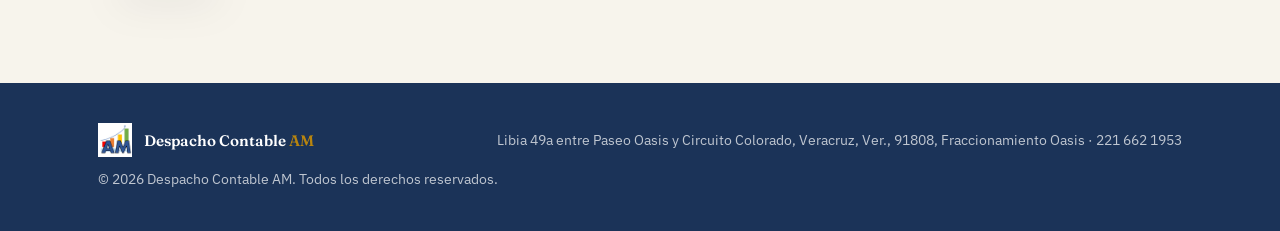
==== commit c43dda63: "fix the name of the company" ====
--- a/aviso-de-privacidad.html
+++ b/aviso-de-privacidad.html
@@ -10,7 +10,7 @@
 
     <meta
       name="description"
-      content="Aviso de Privacidad de Despacho Contable AM S. A. de C. V."
+      content="Aviso de Privacidad de Despacho Contable AM"
     />
 
     <link
@@ -110,17 +110,17 @@
                 Ley Federal de Protección de Datos Personales en Posesión de los
                 Particulares </strong
               >, su Reglamento y demás disposiciones aplicables,
-              <strong>Despacho Contable AM S. A. de C. V.</strong>, en adelante
-              “Despacho Contable AM”, pone a disposición de los usuarios y
-              titulares de datos personales el presente Aviso de Privacidad.
+              <strong>Despacho Contable AM</strong>, en adelante “Despacho
+              Contable AM”, pone a disposición de los usuarios y titulares de
+              datos personales el presente Aviso de Privacidad.
             </p>
 
             <h2>1. Responsable del tratamiento de los datos personales</h2>
 
             <p>
-              <strong>Despacho Contable AM S. A. de C. V.</strong> es
-              responsable del tratamiento de los datos personales que sean
-              recabados a través de su sitio web:
+              <strong>Despacho Contable AM</strong> es responsable del
+              tratamiento de los datos personales que sean recabados a través de
+              su sitio web:
             </p>
 
             <p>
@@ -455,7 +455,7 @@
 
             <div class="privacy-contact">
               <p>
-                <strong>Despacho Contable AM S. A. de C. V.</strong>
+                <strong>Despacho Contable AM</strong>
               </p>
 
               <p>
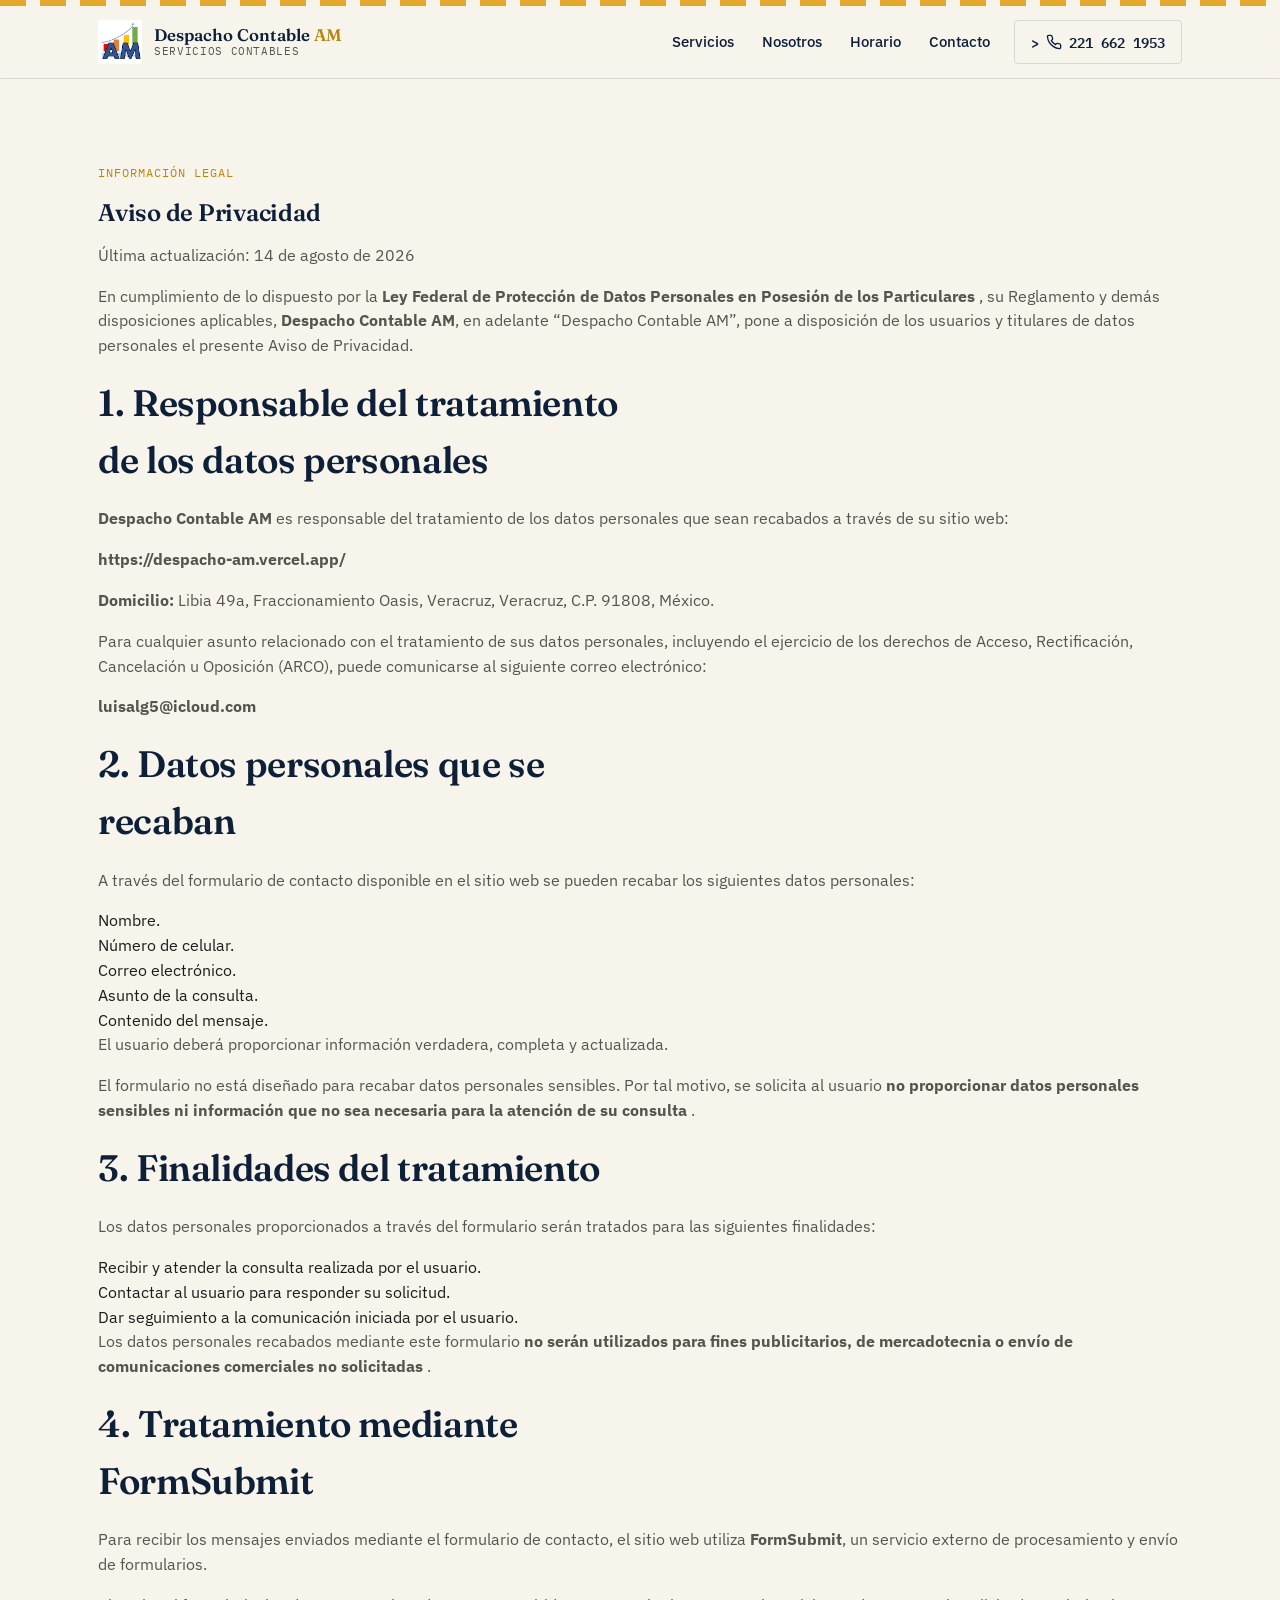
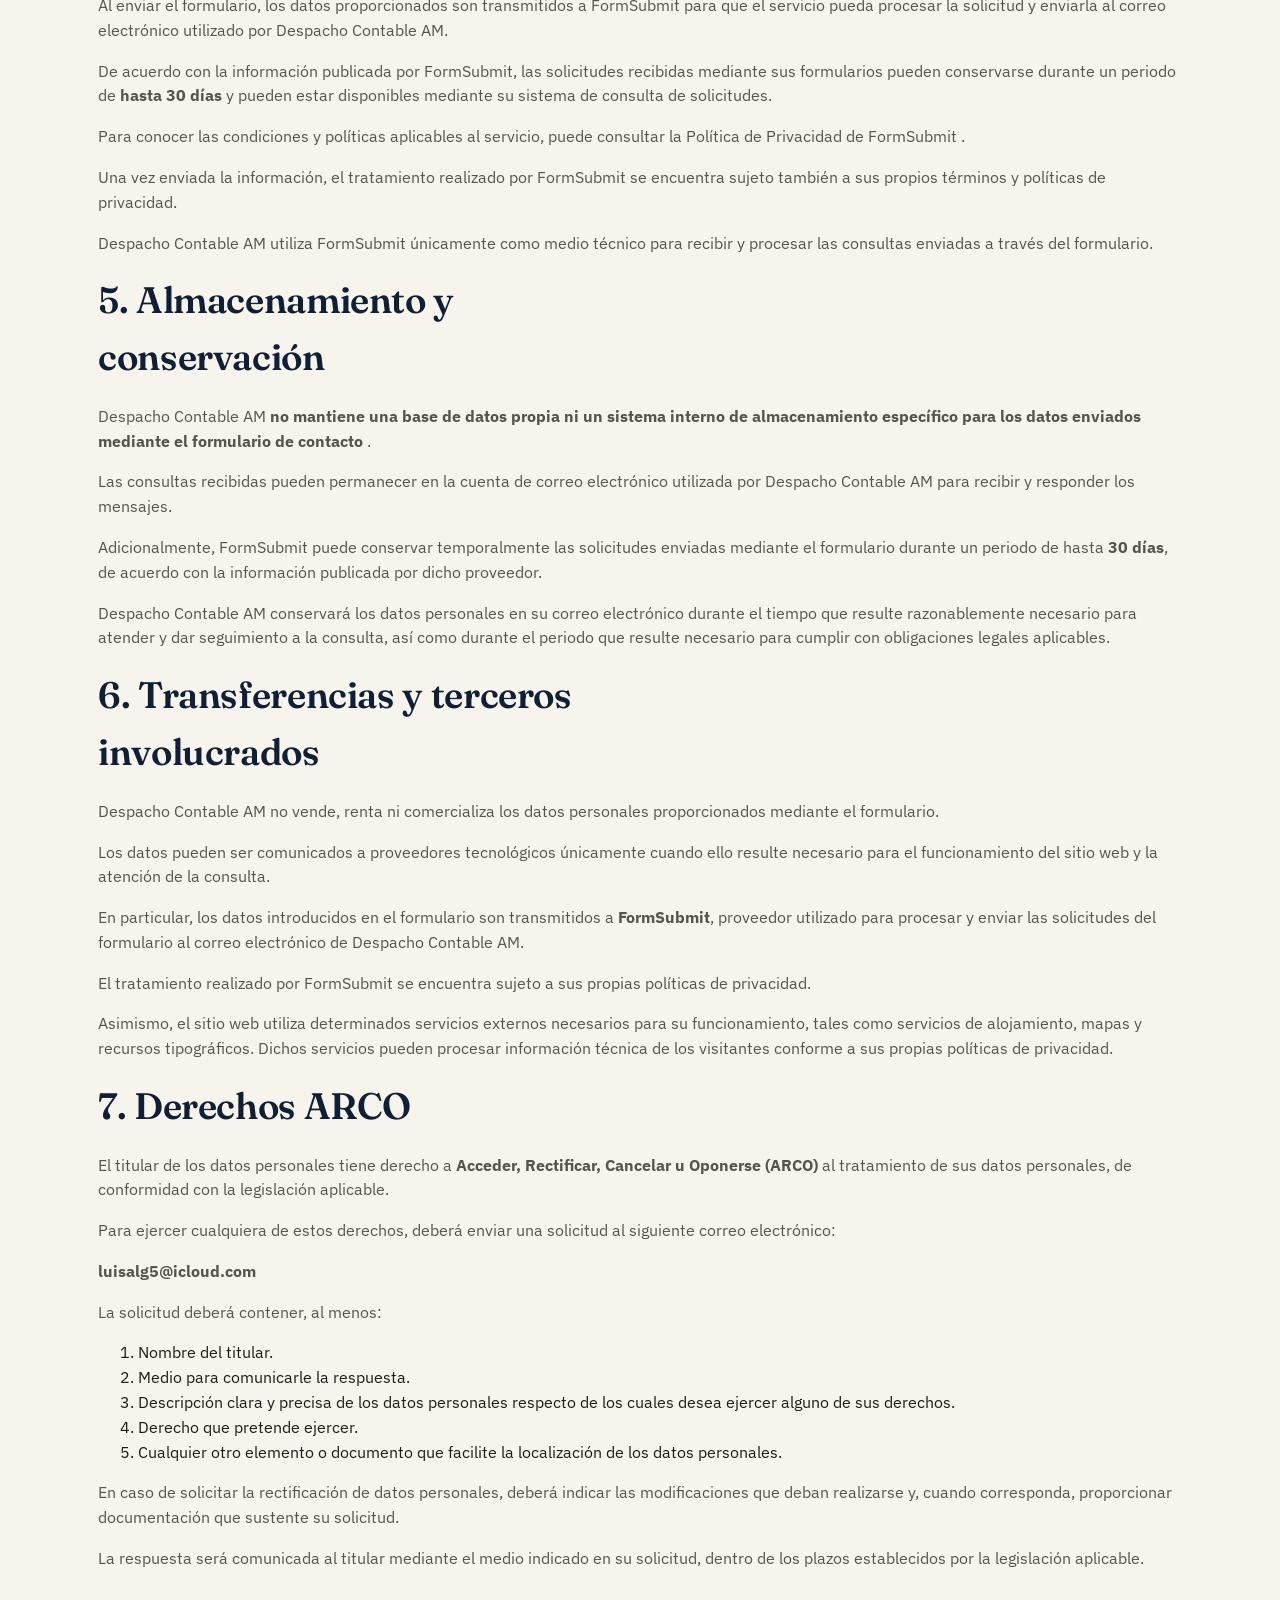
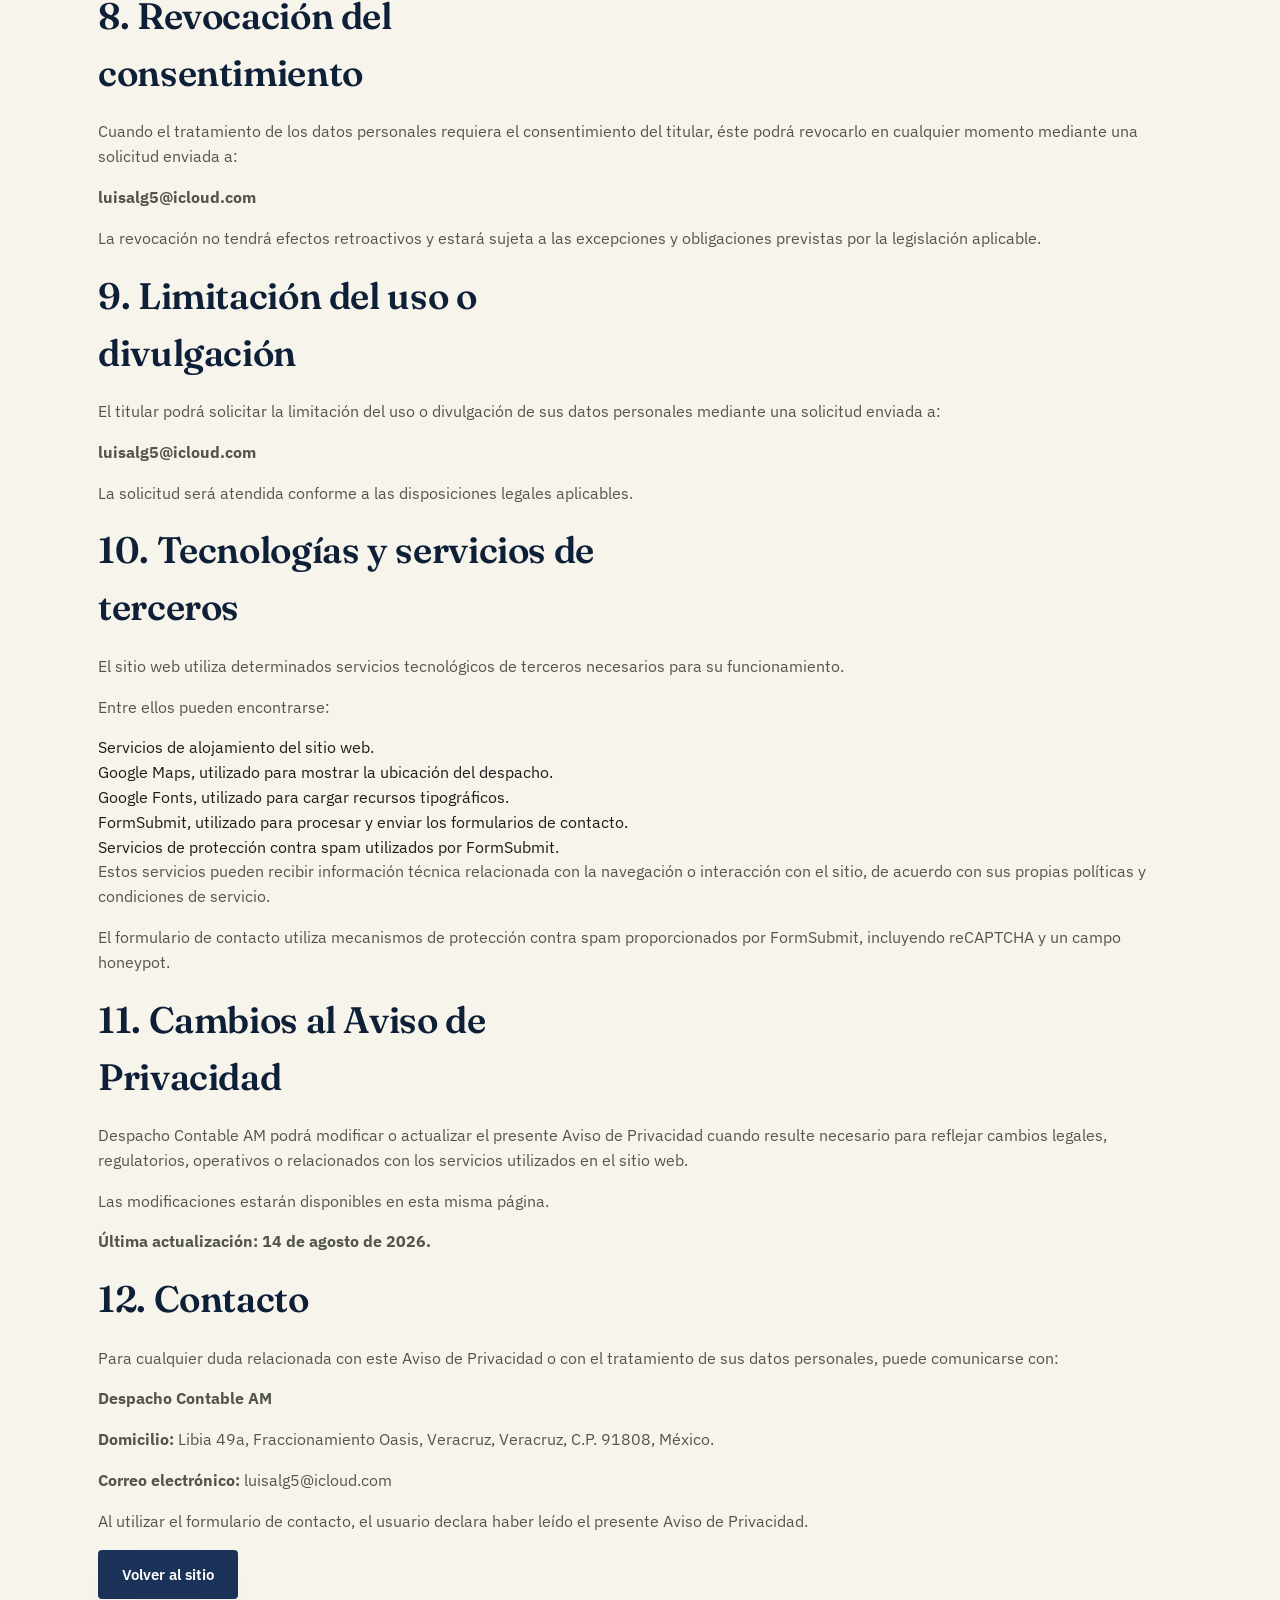
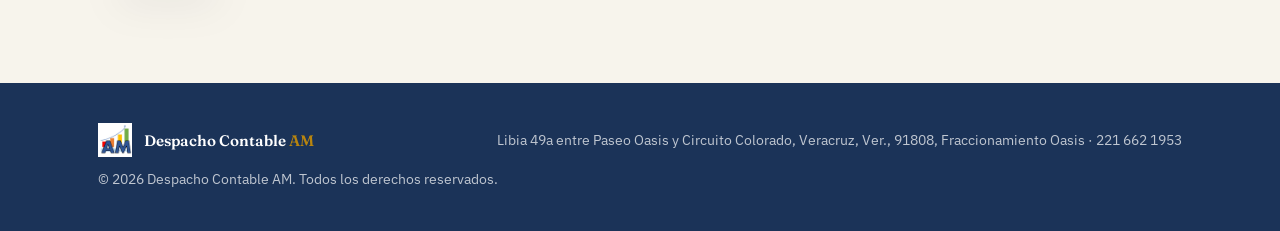
==== commit 1f2c1d23: "fix whatsapp buttons in gracias" ====
--- a/aviso-de-privacidad.html
+++ b/aviso-de-privacidad.html
@@ -57,7 +57,13 @@
           <a href="index.html#contacto">Contacto</a>
         </nav>
 
-        <a class="btn btn-call" href="tel:+522216621953">
+        <a
+          class="btn btn-call"
+          href="https://wa.me/522216621953"
+          target="_blank"
+          rel="noopener"
+        >
+          >
           <svg
             width="16"
             height="16"
@@ -503,7 +509,10 @@
             Libia 49a entre Paseo Oasis y Circuito Colorado, Veracruz, Ver.,
             91808, Fraccionamiento Oasis
           </a>
-          · 221 662 1953
+          ·
+          <a href="https://wa.me/522216621953" target="_blank" rel="noopener">
+            221 662 1953
+          </a>
         </p>
 
         <p class="footer-fine">
--- a/styles.css
+++ b/styles.css
@@ -982,3 +982,47 @@
     width: 100%;
   }
 }
+
+/* ------ button to top --------- */
+
+.back-to-top {
+  position: fixed;
+  right: 24px;
+  bottom: 24px;
+  width: 48px;
+  height: 48px;
+  border: none;
+  border-radius: 50%;
+  background: var(--green);
+  color: var(--white);
+  font-size: 24px;
+  line-height: 1;
+  cursor: pointer;
+  display: grid;
+  place-items: center;
+  opacity: 0;
+  visibility: hidden;
+  transform: translateY(10px);
+  transition:
+    opacity 0.2s ease,
+    visibility 0.2s ease,
+    transform 0.2s ease,
+    background-color 0.2s ease;
+  z-index: 1000;
+}
+
+.back-to-top.is-visible {
+  opacity: 1;
+  visibility: visible;
+  transform: translateY(0);
+}
+
+.back-to-top:hover {
+  background: #3d7430;
+  transform: translateY(-3px);
+}
+
+.back-to-top:focus-visible {
+  outline: 3px solid var(--gold);
+  outline-offset: 3px;
+}
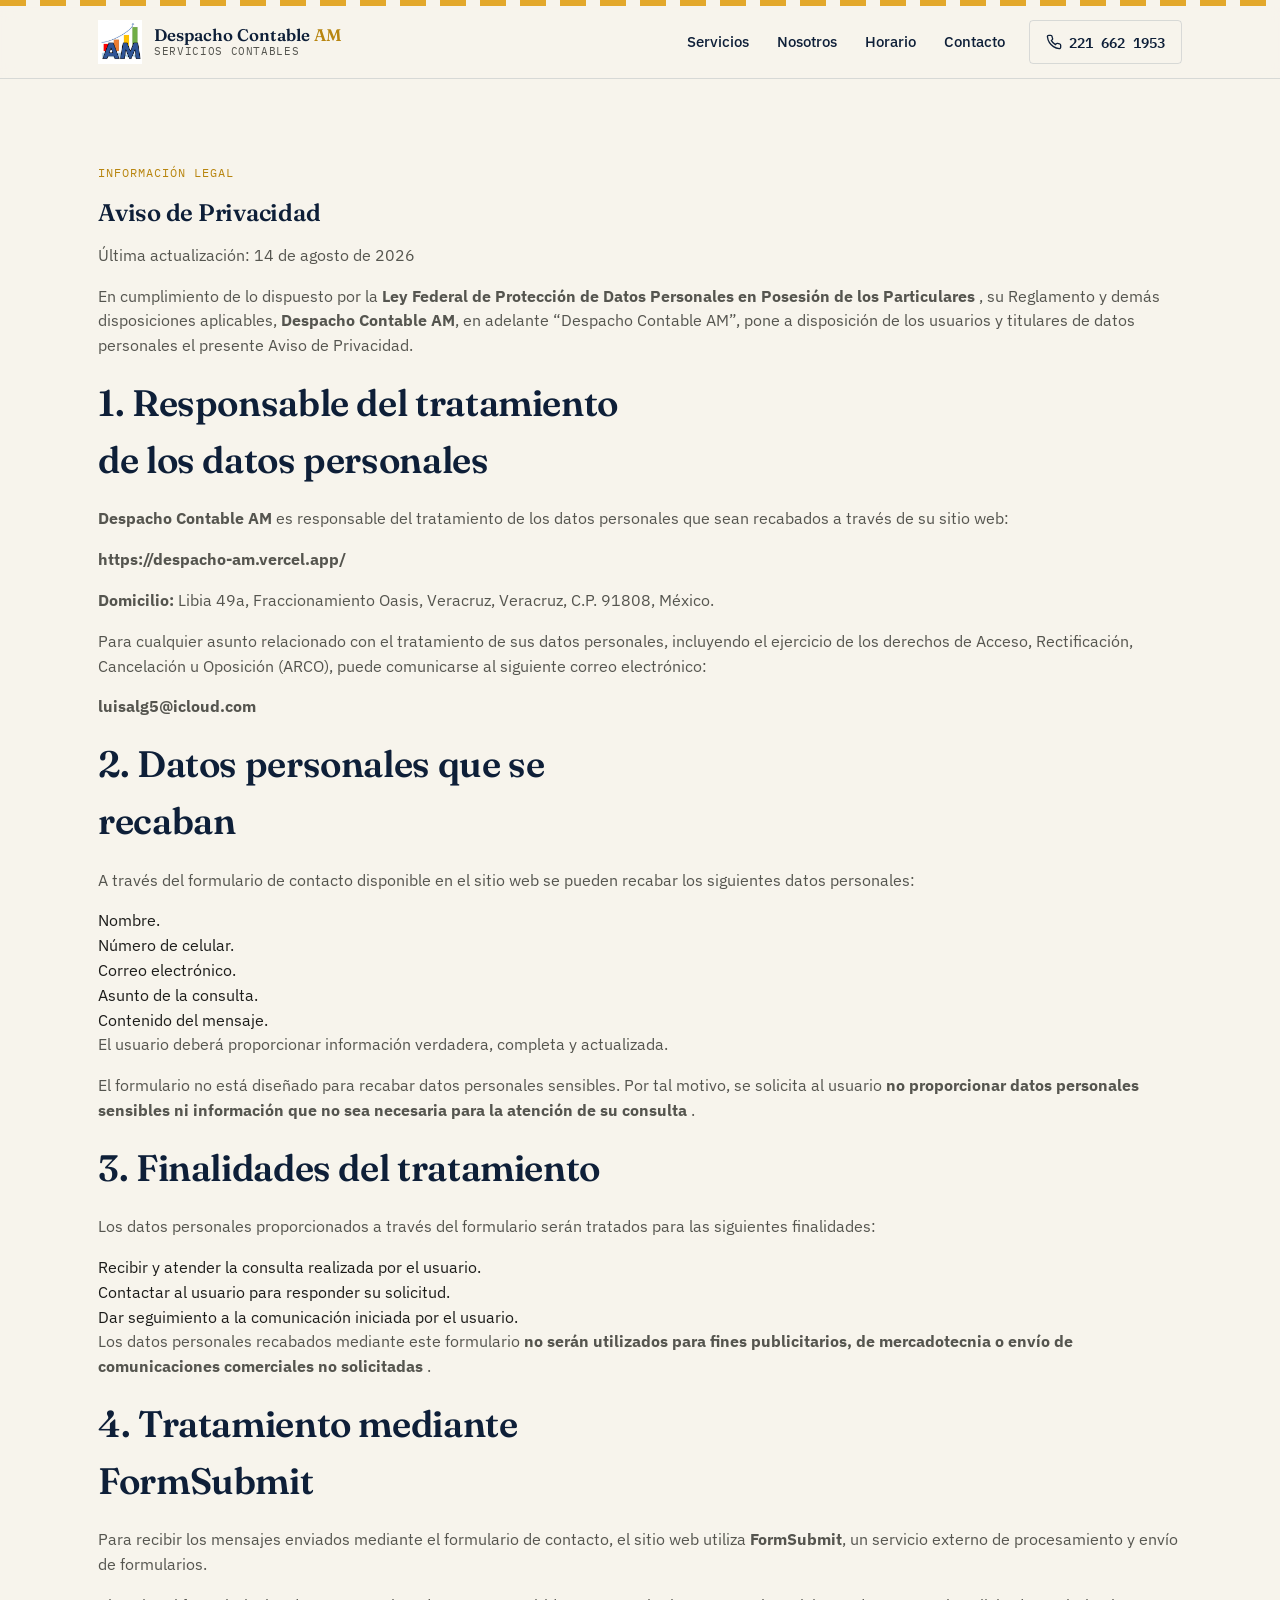
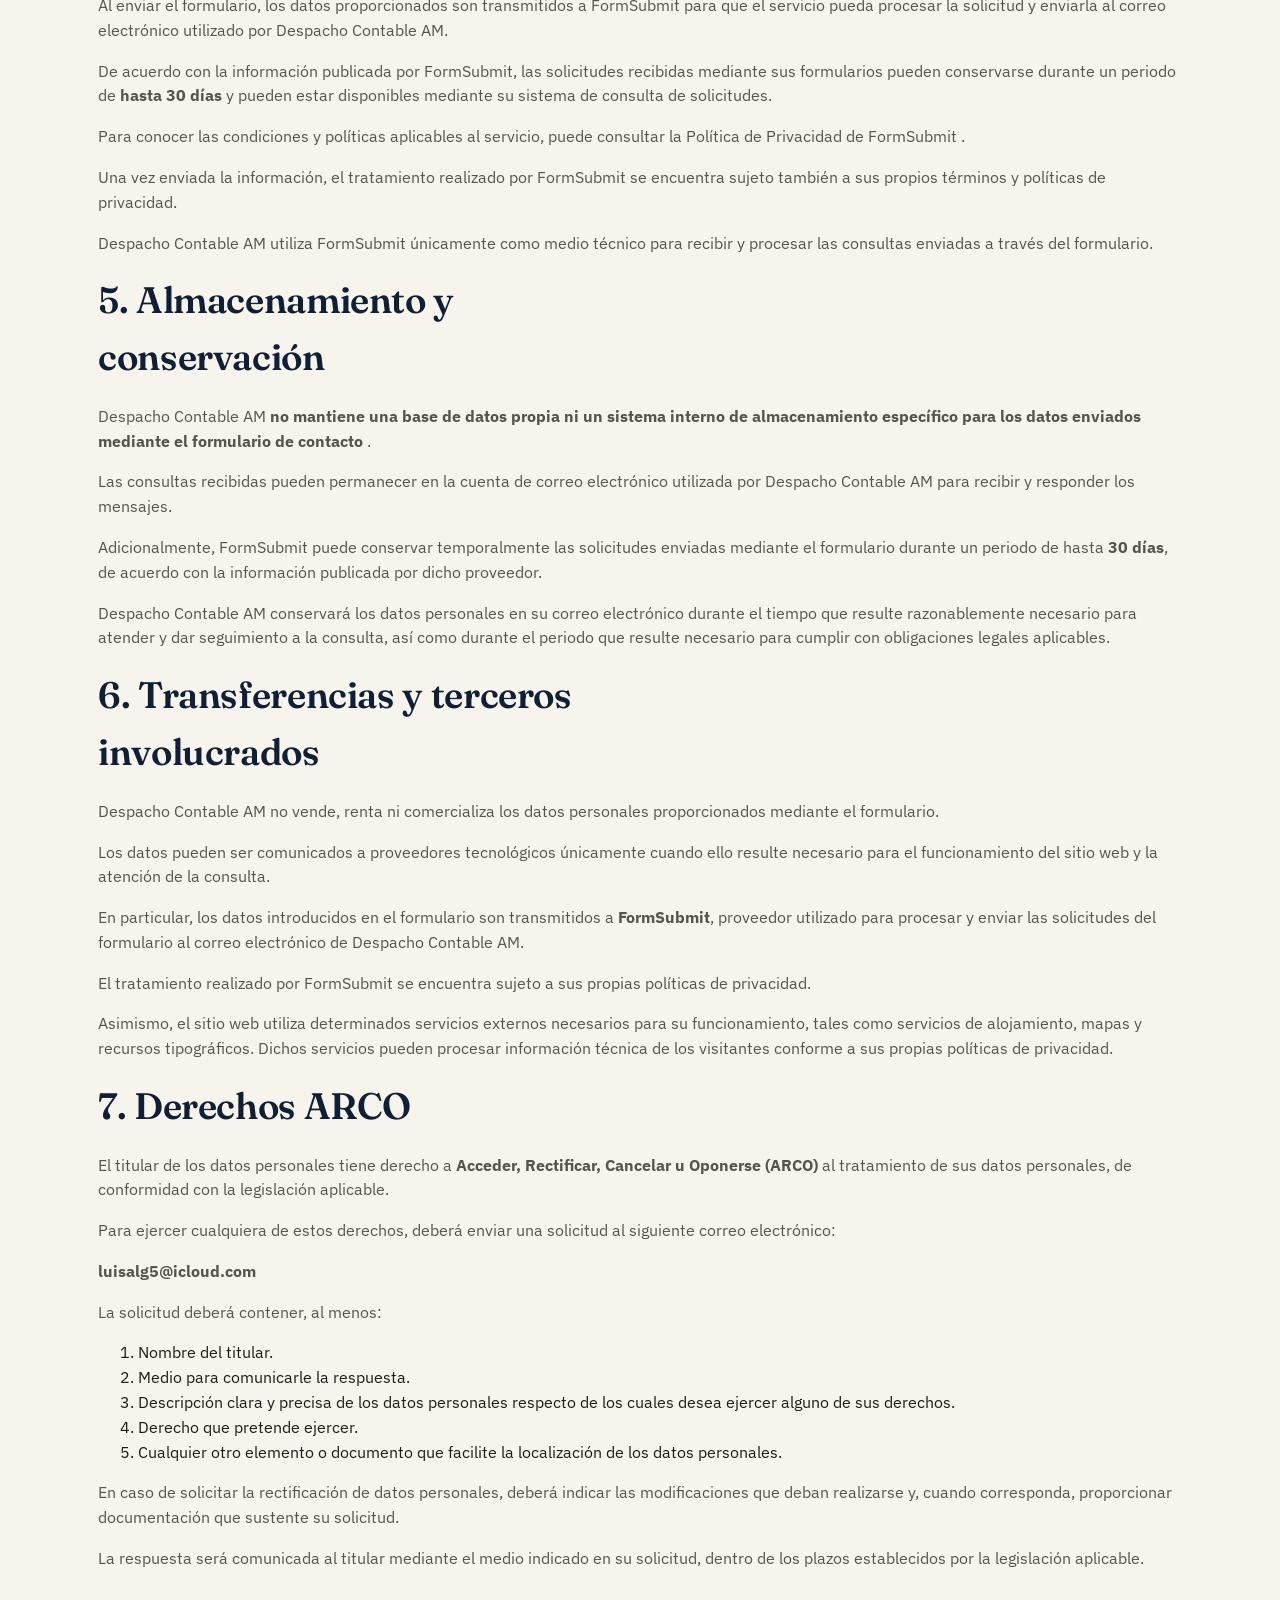
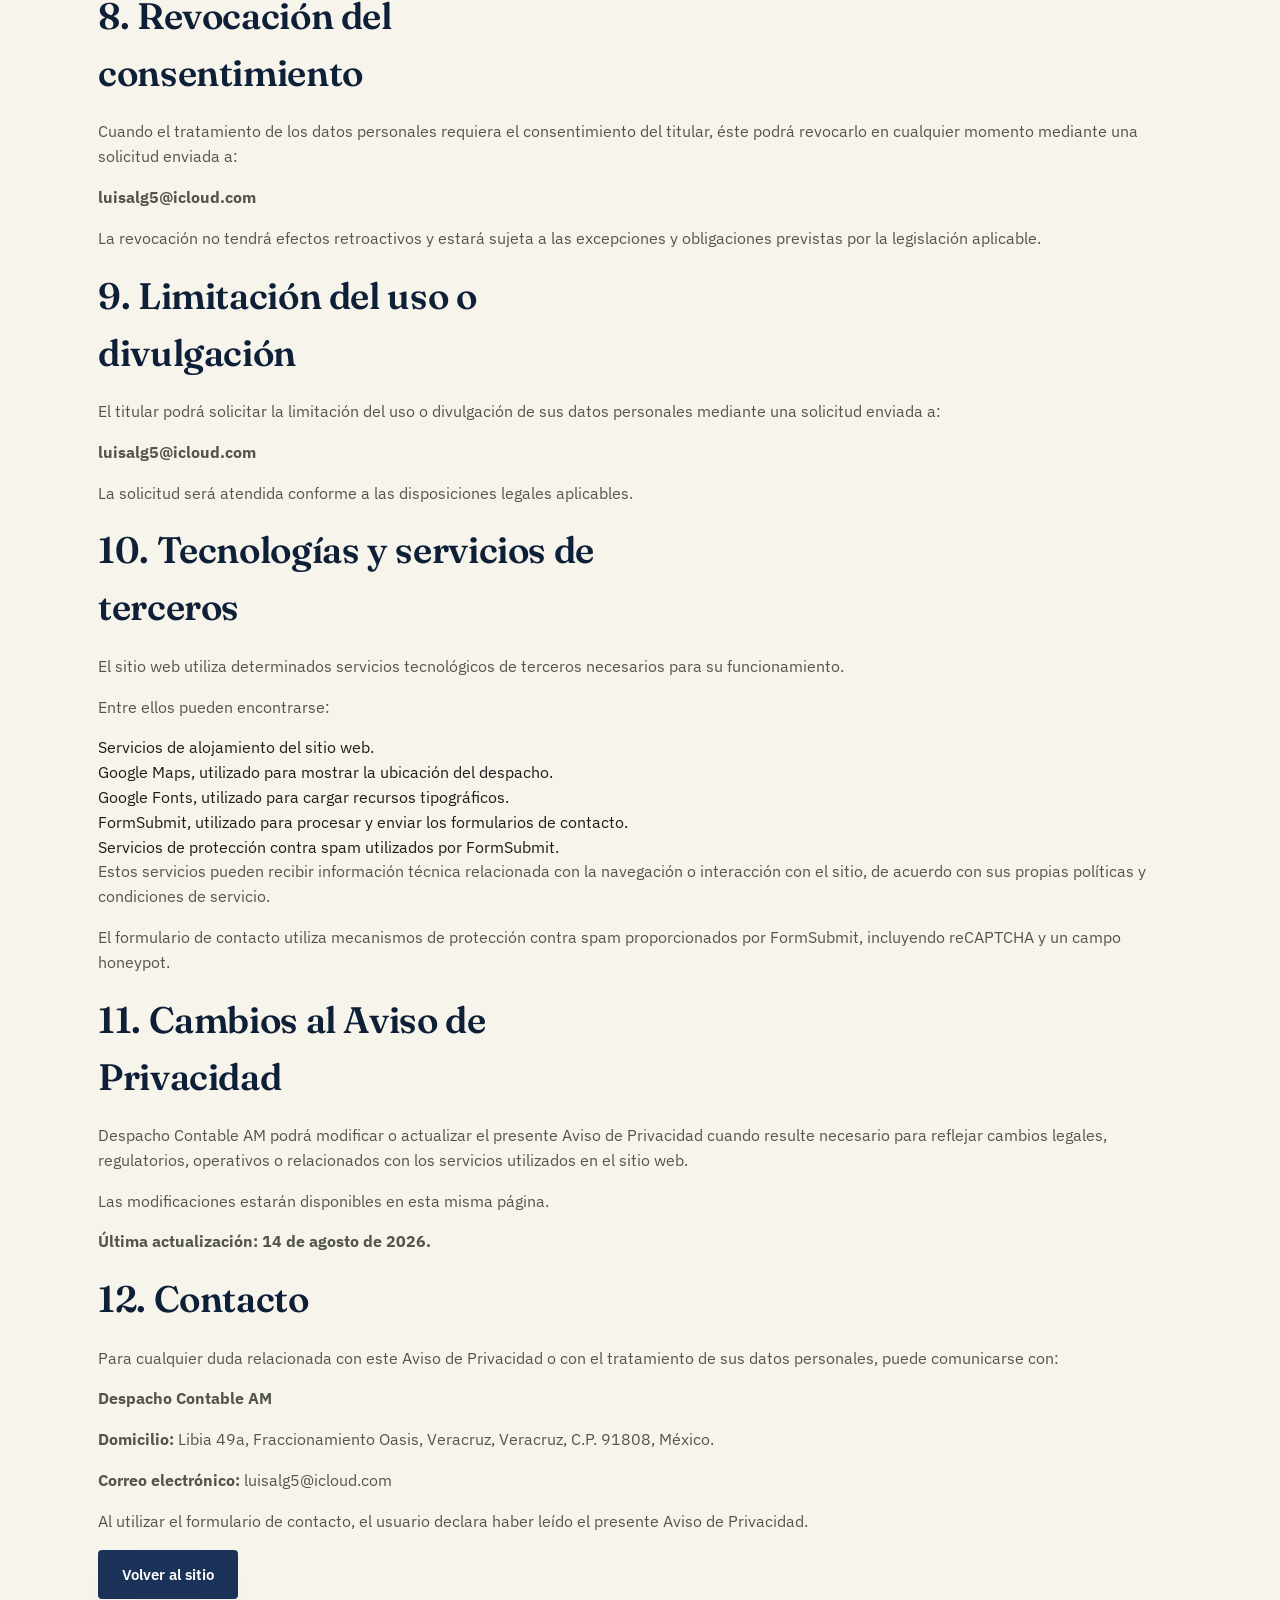
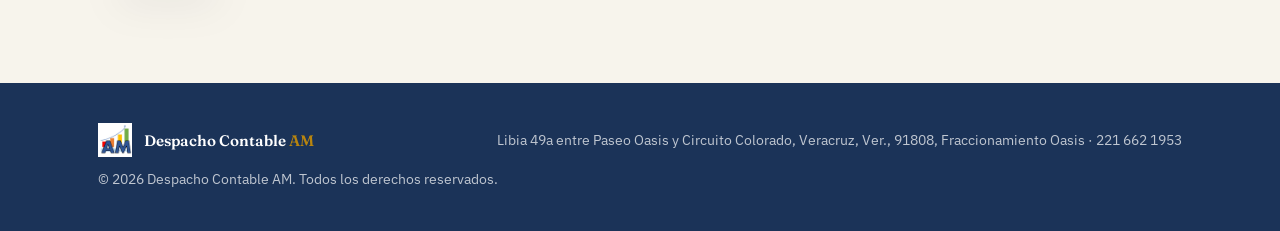
==== commit e6116590: "delete useless char" ====
--- a/aviso-de-privacidad.html
+++ b/aviso-de-privacidad.html
@@ -63,7 +63,6 @@
           target="_blank"
           rel="noopener"
         >
-          >
           <svg
             width="16"
             height="16"
